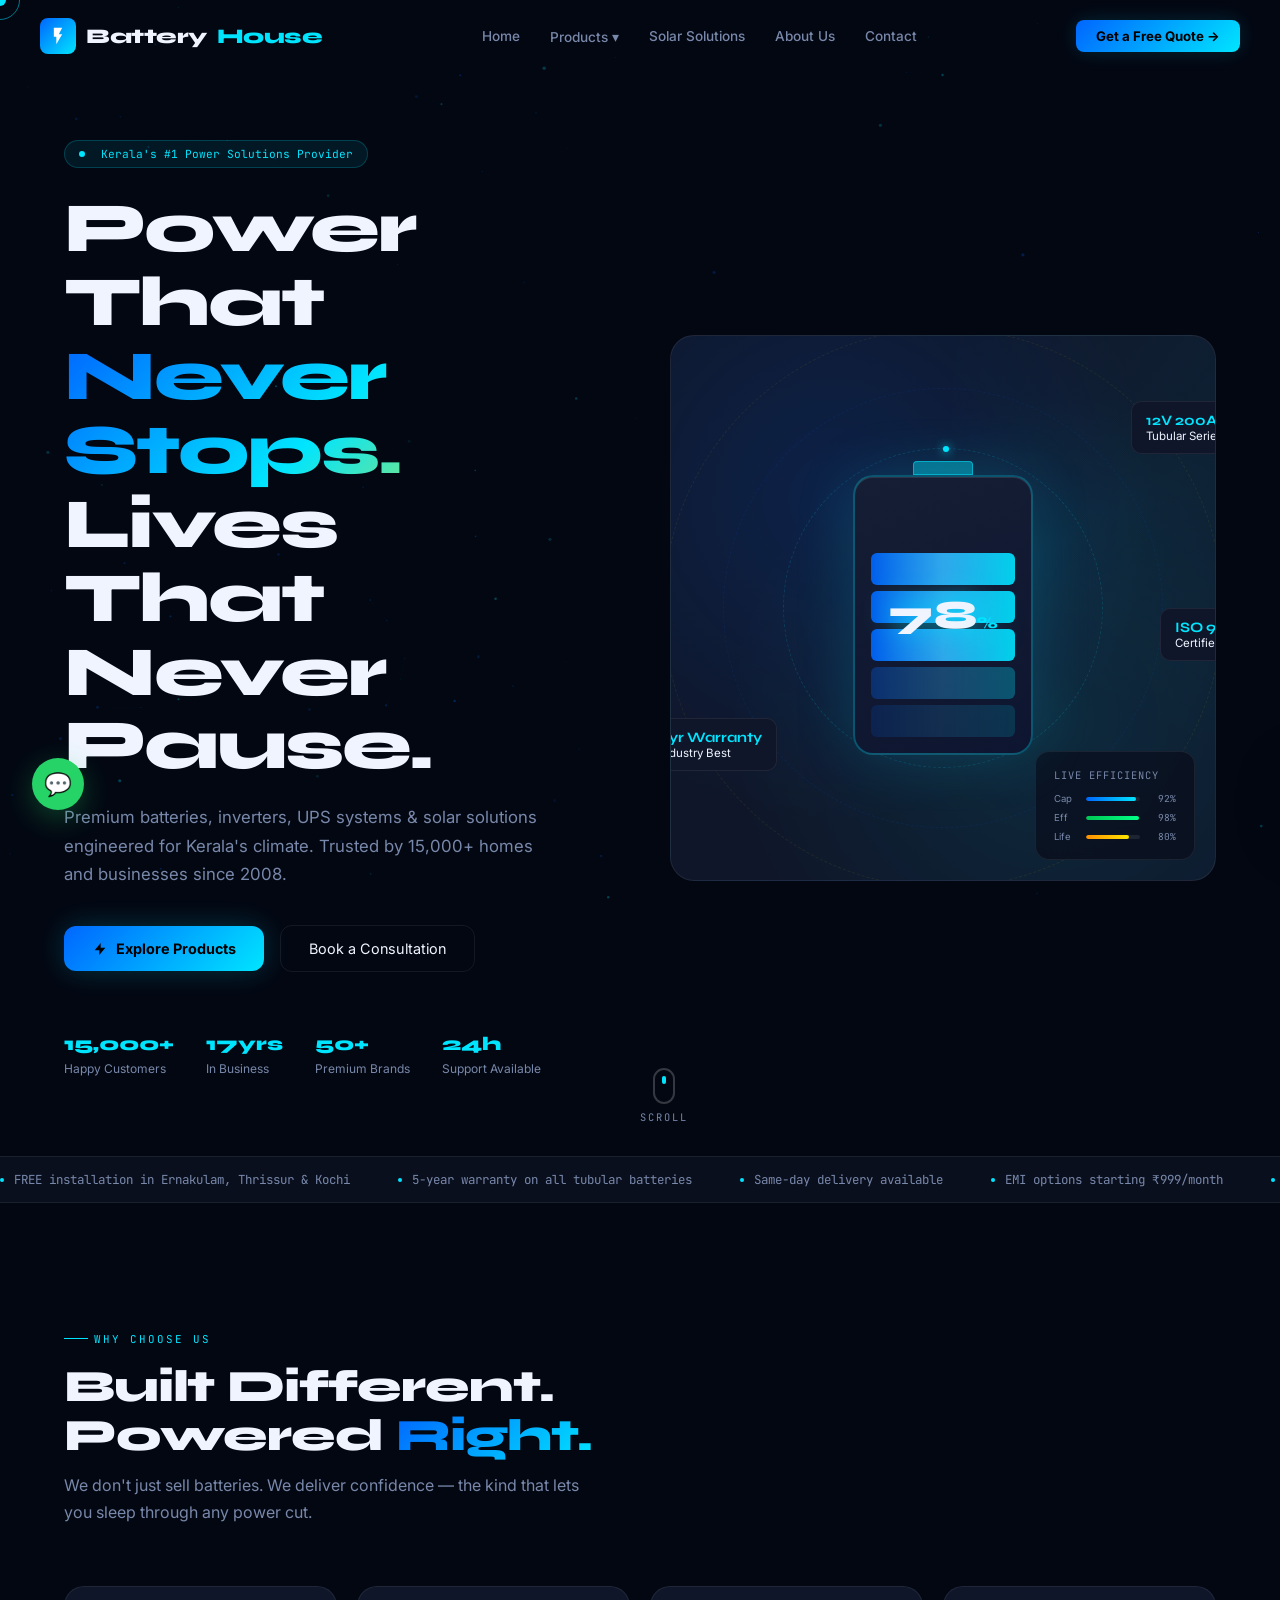
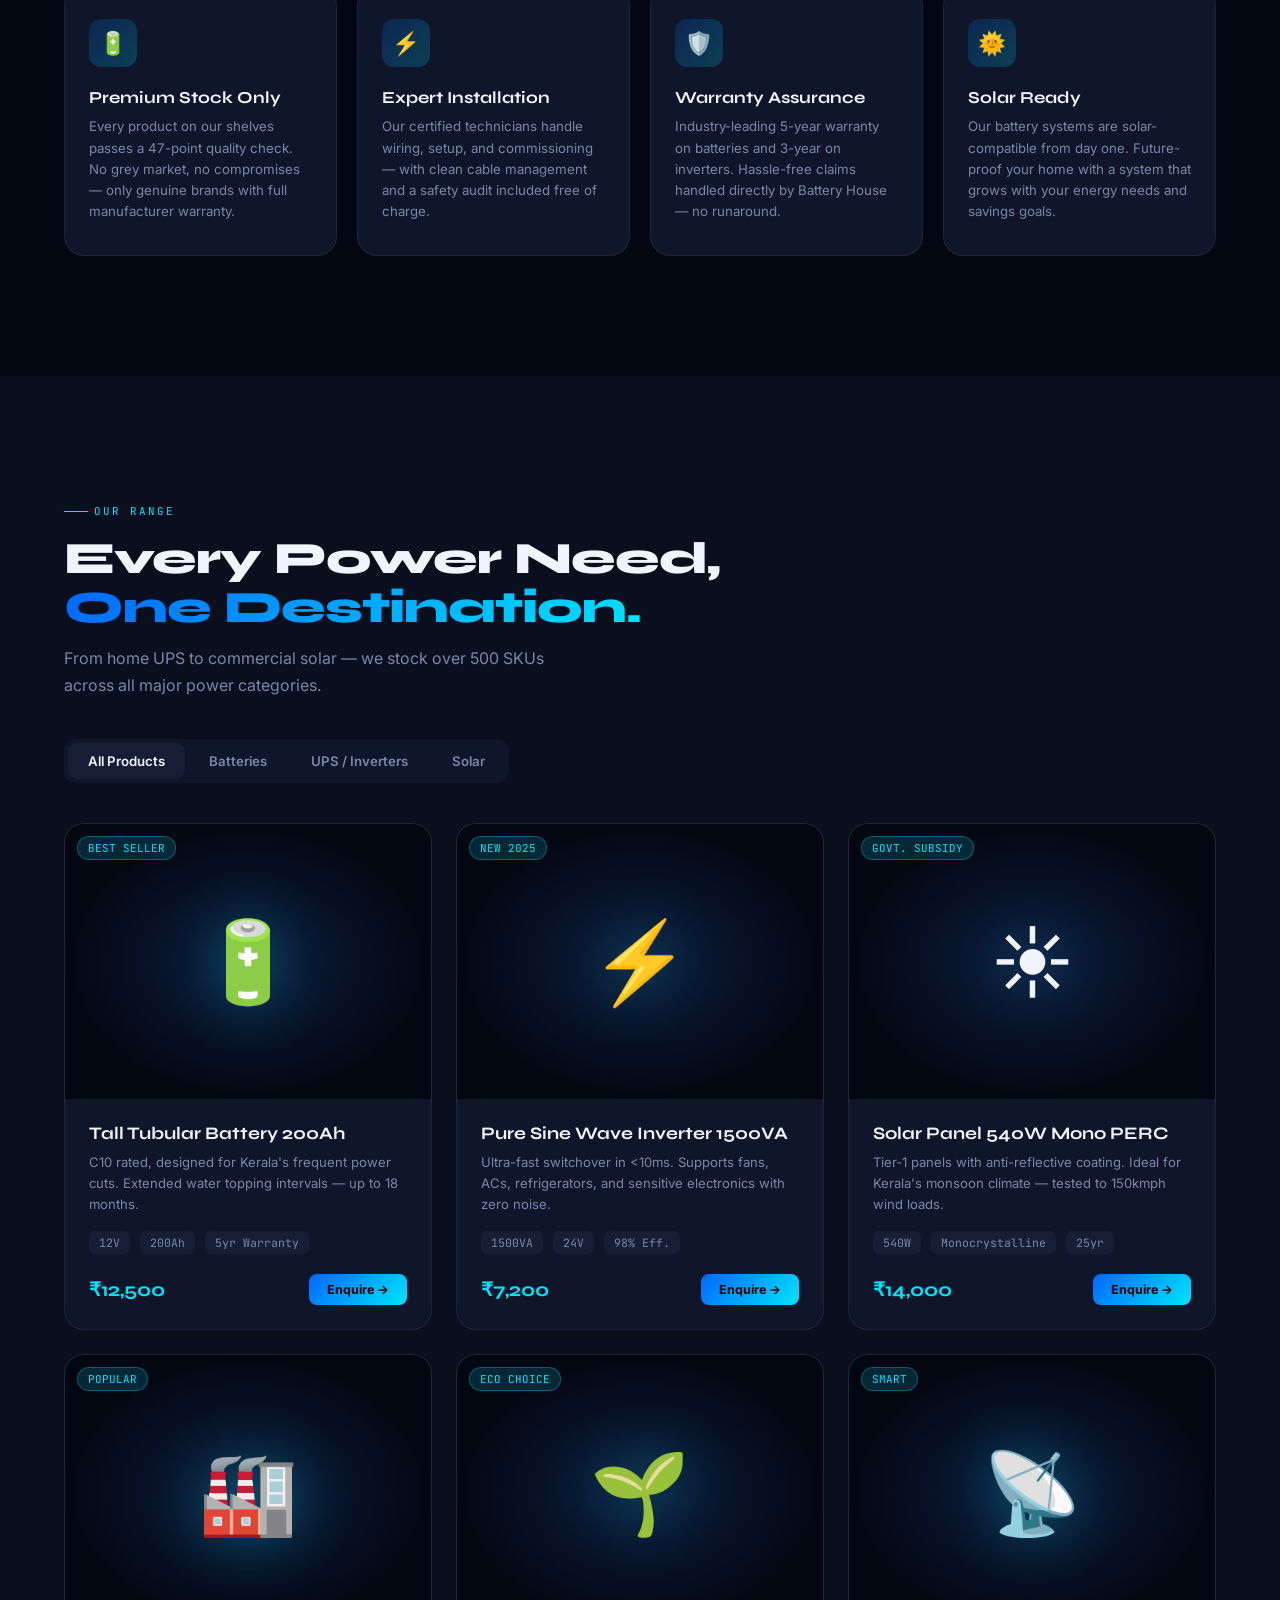
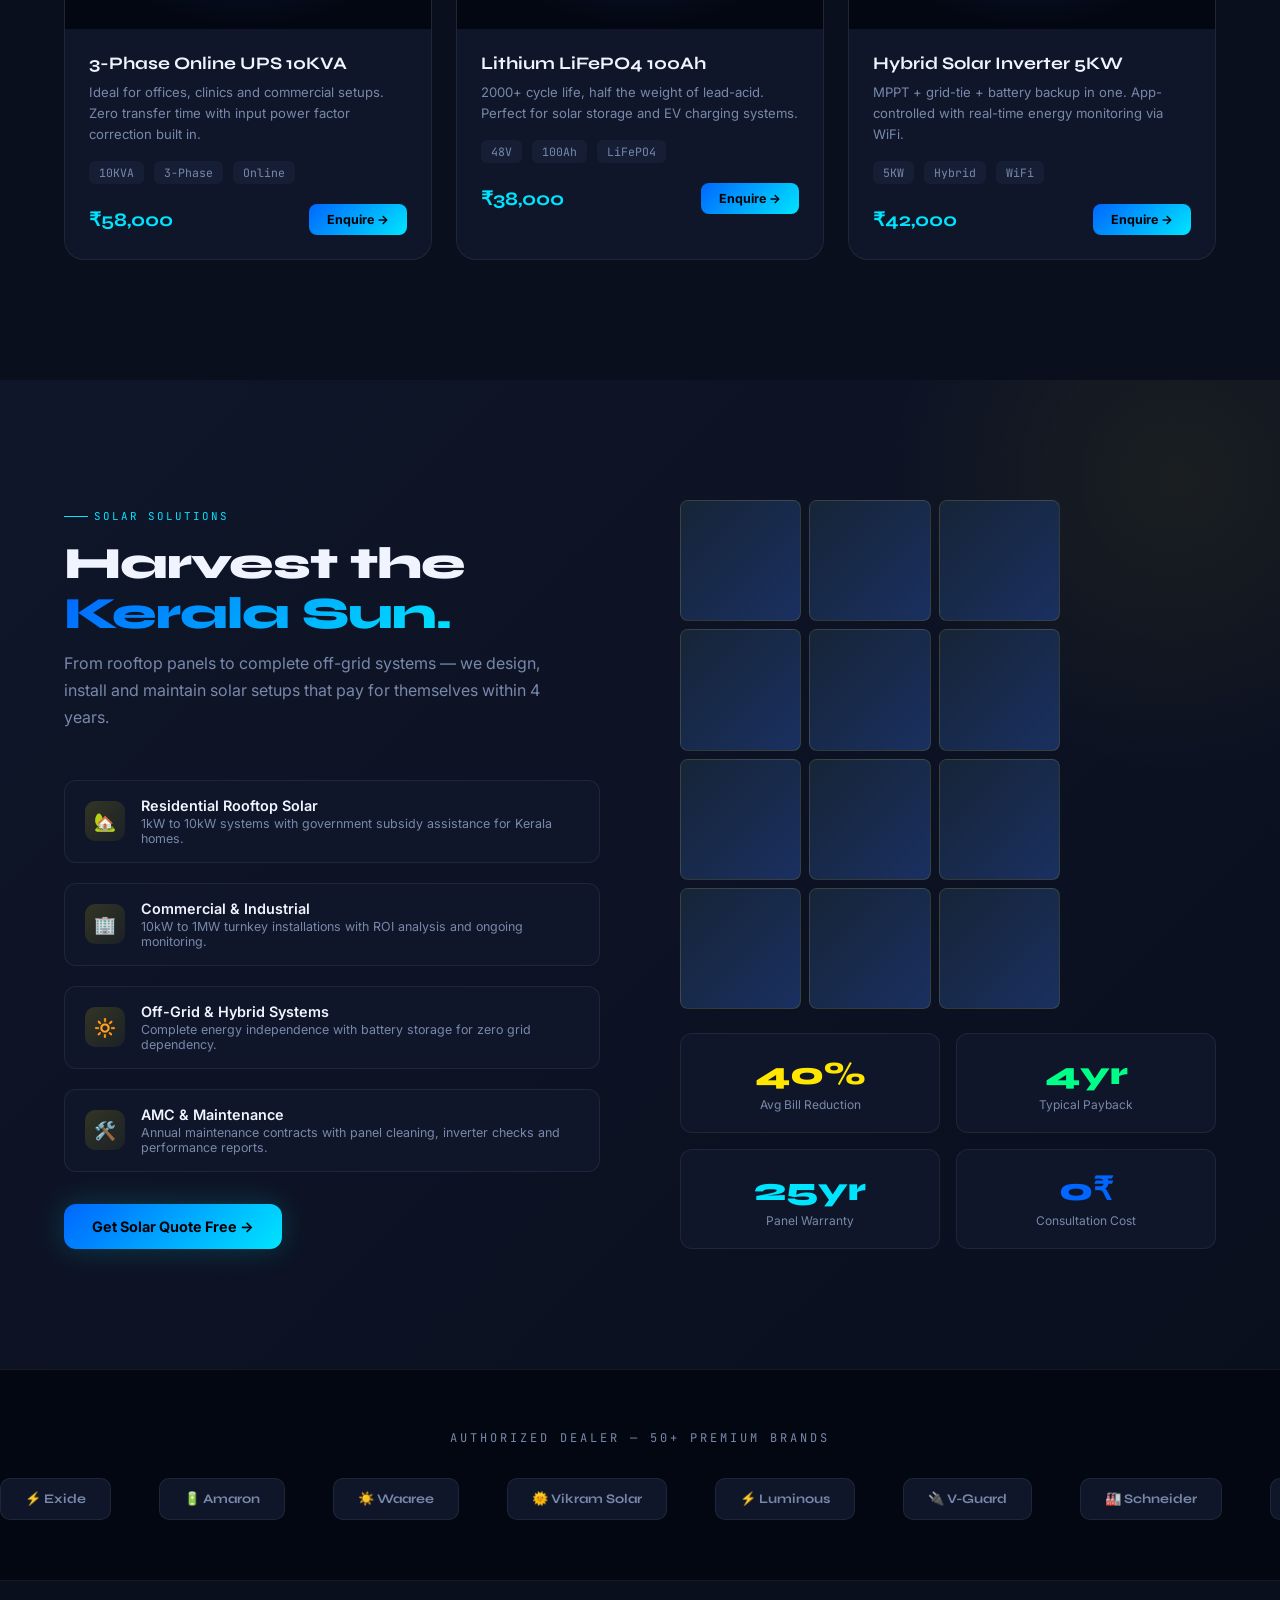
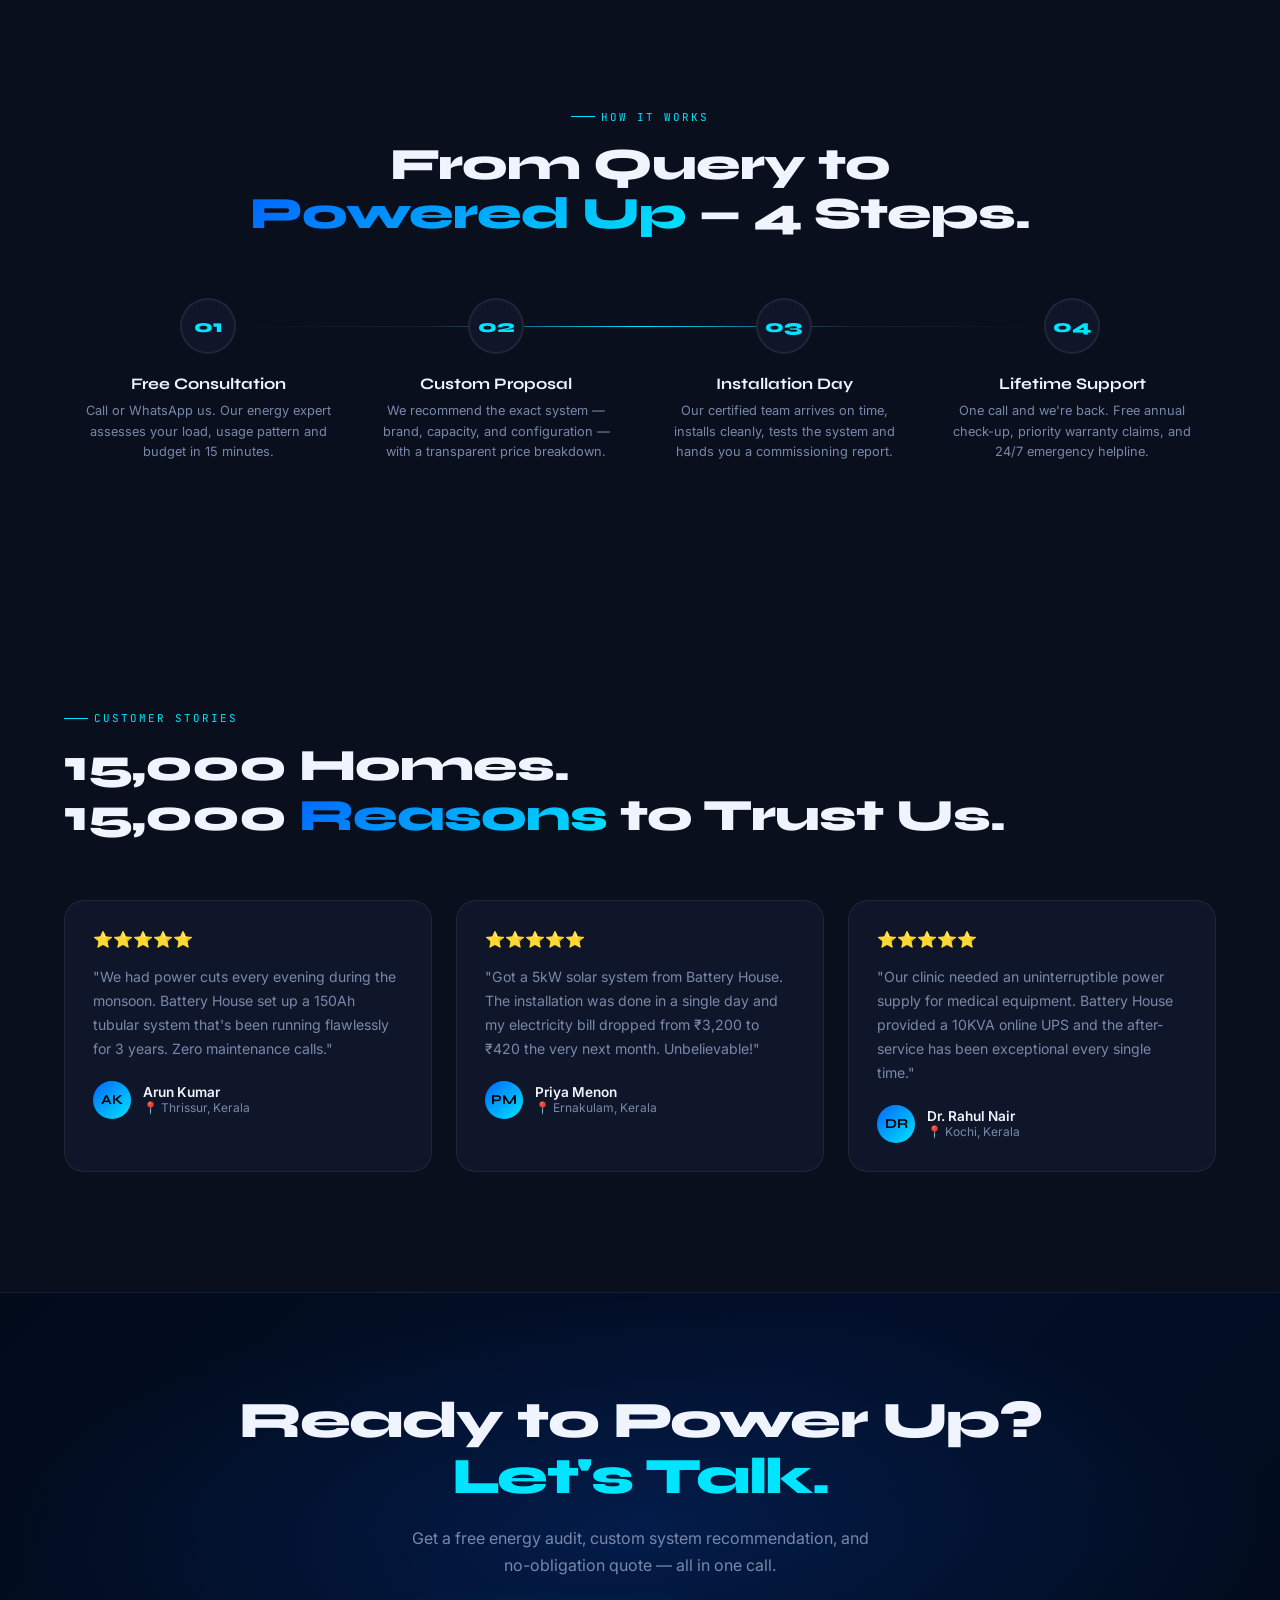
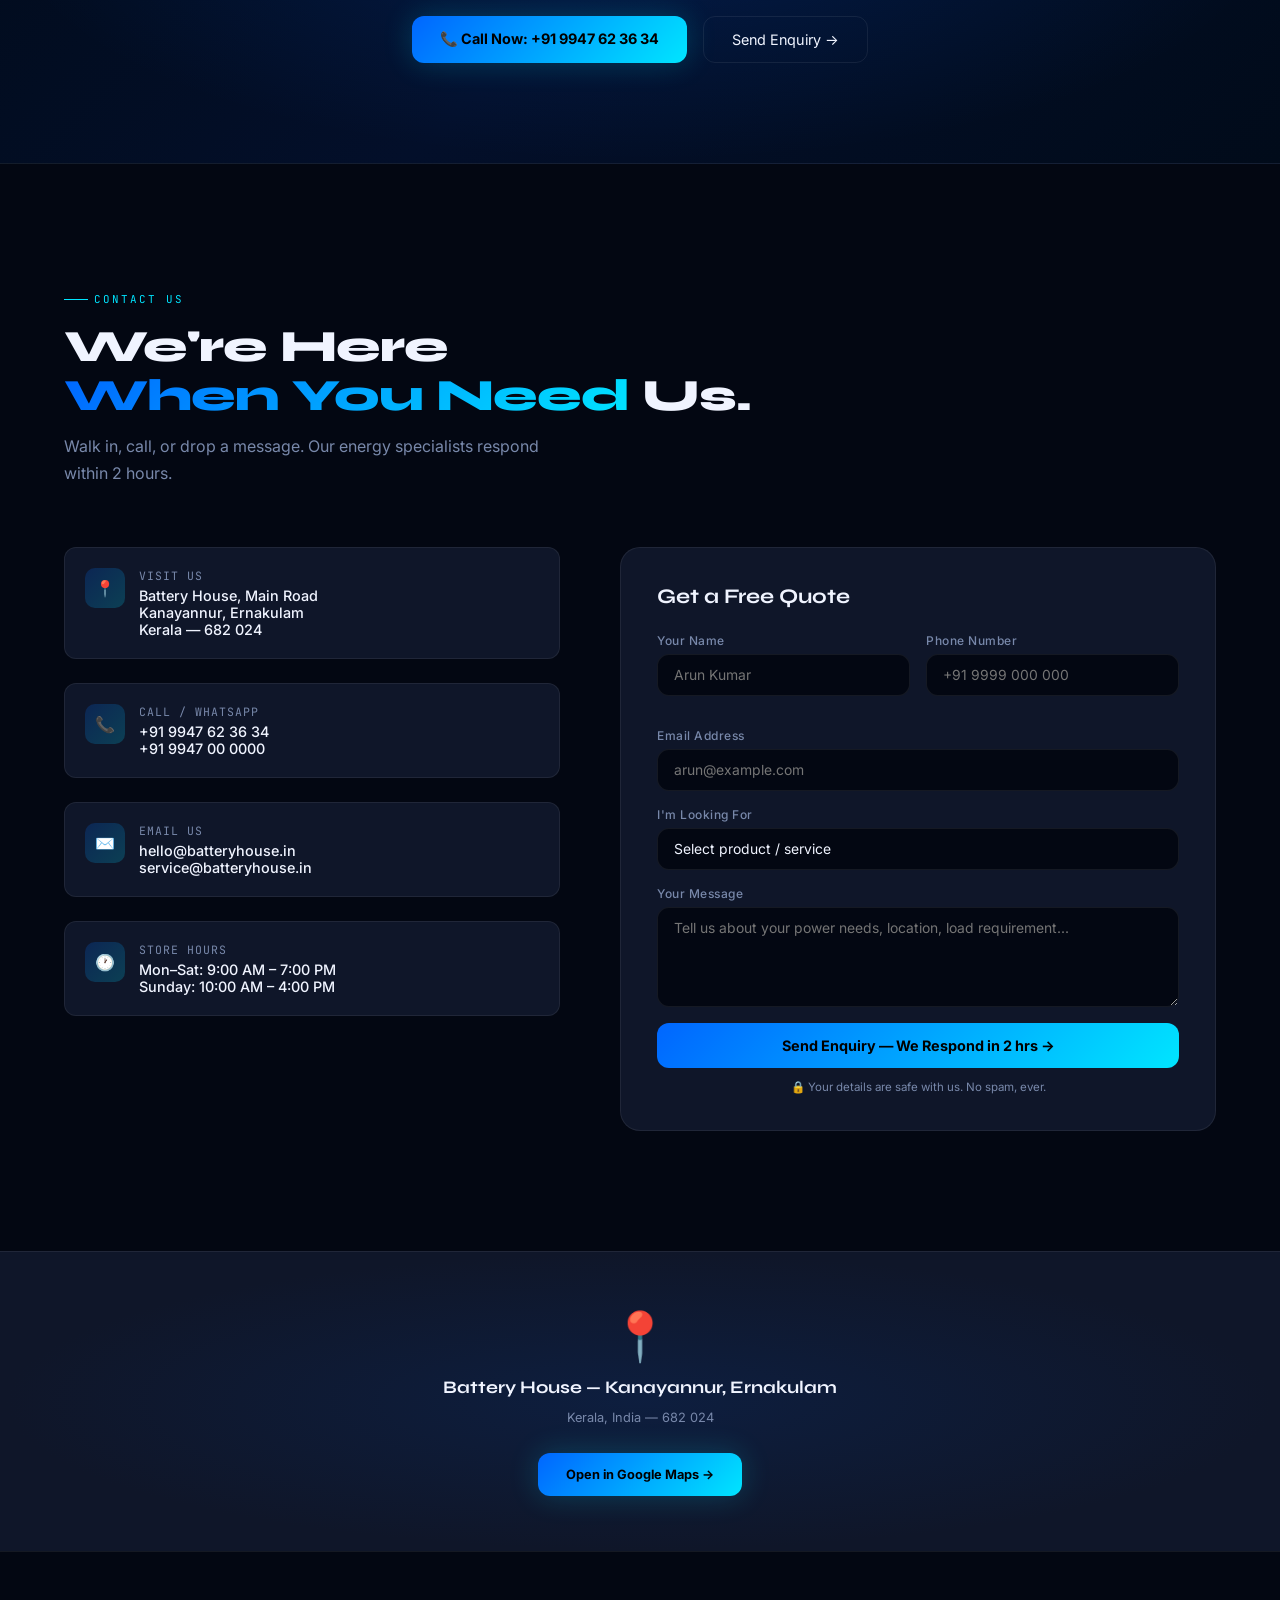
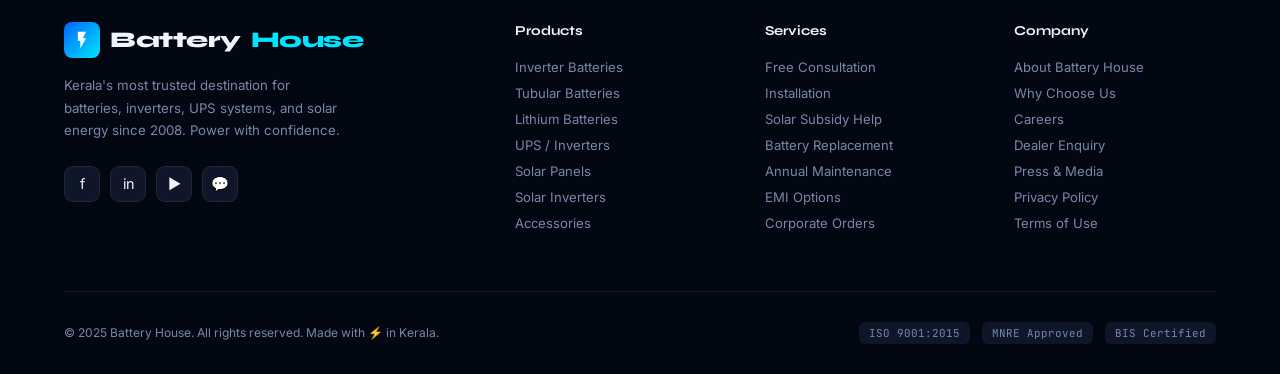
==== index.html @ ea858d5f "Rename index (1).html to index.html" ====
<!DOCTYPE html>
<html lang="en">
<head>
<meta charset="UTF-8">
<meta name="viewport" content="width=device-width, initial-scale=1.0">
<title>Battery House — Power Beyond Limits</title>
<meta name="description" content="Battery House: Kerala's #1 destination for inverters, batteries, UPS systems, and solar solutions. Premium energy for homes and businesses.">
<meta property="og:title" content="Battery House — Power Beyond Limits">
<meta property="og:description" content="Inverters, Batteries, UPS & Solar Solutions for Kerala">
<link rel="preconnect" href="https://fonts.googleapis.com">
<link href="https://fonts.googleapis.com/css2?family=Syne:wght@400;600;700;800&family=Inter:wght@300;400;500;600&family=JetBrains+Mono:wght@400;600&display=swap" rel="stylesheet">
<style>
/* ========== DESIGN TOKENS ========== */
:root {
  --bg:        #030712;
  --bg2:       #0a0f1e;
  --surface:   #0f1629;
  --surface2:  #161e35;
  --border:    rgba(255,255,255,0.07);
  --electric:  #00e5ff;
  --electric2: #0066ff;
  --volt:      #ffe600;
  --green:     #00ff88;
  --text:      #f0f4ff;
  --muted:     #7888aa;
  --font-display: 'Syne', sans-serif;
  --font-body:    'Inter', sans-serif;
  --font-mono:    'JetBrains Mono', monospace;
  --r: 12px;
  --r2: 20px;
  --transition: 0.4s cubic-bezier(.23,1,.32,1);
}

/* ========== RESET & BASE ========== */
*,*::before,*::after{box-sizing:border-box;margin:0;padding:0}
html{scroll-behavior:smooth;font-size:16px}
body{
  background:var(--bg);
  color:var(--text);
  font-family:var(--font-body);
  overflow-x:hidden;
  cursor:none;
}
a{text-decoration:none;color:inherit}
img{max-width:100%;display:block}
button{cursor:none;border:none;background:none;font-family:inherit}
ul{list-style:none}

/* ========== CUSTOM CURSOR ========== */
#cursor{
  position:fixed;width:12px;height:12px;
  background:var(--electric);
  border-radius:50%;pointer-events:none;z-index:99999;
  transform:translate(-50%,-50%);
  transition:width .2s,height .2s,opacity .2s;
  mix-blend-mode:screen;
}
#cursor-ring{
  position:fixed;width:40px;height:40px;
  border:1.5px solid var(--electric);
  border-radius:50%;pointer-events:none;z-index:99998;
  transform:translate(-50%,-50%);
  transition:all .12s ease;
  opacity:.5;
}
body:has(a:hover) #cursor{width:20px;height:20px;opacity:.7}
body:has(button:hover) #cursor{width:20px;height:20px}

/* ========== SCROLLBAR ========== */
::-webkit-scrollbar{width:4px}
::-webkit-scrollbar-track{background:var(--bg)}
::-webkit-scrollbar-thumb{background:var(--electric);border-radius:2px}

/* ========== PAGE LOADER ========== */
#loader{
  position:fixed;inset:0;background:var(--bg);z-index:99997;
  display:flex;flex-direction:column;align-items:center;justify-content:center;
  transition:opacity .7s ease, visibility .7s ease;
}
#loader.gone{opacity:0;visibility:hidden}
.loader-logo{
  font-family:var(--font-display);font-size:2rem;font-weight:800;
  color:var(--text);letter-spacing:-1px;
  opacity:0;animation:fadeUp .6s .3s forwards;
}
.loader-logo span{color:var(--electric)}
.loader-bar-wrap{
  margin-top:2rem;width:200px;height:2px;
  background:var(--surface2);border-radius:1px;overflow:hidden;
}
.loader-bar{
  height:100%;background:linear-gradient(90deg,var(--electric2),var(--electric));
  width:0;animation:loadBar 2s .5s forwards cubic-bezier(.4,0,.2,1);
}
.loader-percent{
  font-family:var(--font-mono);font-size:.75rem;color:var(--muted);
  margin-top:.75rem;opacity:0;animation:fadeUp .4s .6s forwards;
}
@keyframes loadBar{to{width:100%}}
@keyframes fadeUp{from{opacity:0;transform:translateY(16px)}to{opacity:1;transform:none}}

/* ========== CANVAS BACKGROUND ========== */
#bg-canvas{position:fixed;inset:0;z-index:0;pointer-events:none;opacity:.6}

/* ========== LAYOUT ========== */
.container{max-width:1200px;margin:0 auto;padding:0 24px}
.section{position:relative;z-index:1;padding:120px 0}

/* ========== NAVIGATION ========== */
nav{
  position:fixed;top:0;left:0;right:0;z-index:1000;
  padding:0 40px;
  transition:all .4s ease;
}
nav.scrolled{
  background:rgba(3,7,18,.85);
  backdrop-filter:blur(20px);
  border-bottom:1px solid var(--border);
  padding:0 40px;
}
.nav-inner{
  max-width:1300px;margin:0 auto;
  display:flex;align-items:center;justify-content:space-between;
  height:72px;
}
.nav-logo{
  display:flex;align-items:center;gap:10px;
  font-family:var(--font-display);font-size:1.3rem;font-weight:800;
  letter-spacing:-0.5px;
}
.logo-icon{
  width:36px;height:36px;
  background:linear-gradient(135deg,var(--electric2),var(--electric));
  border-radius:8px;display:flex;align-items:center;justify-content:center;
  font-size:.9rem;
}
.logo-icon svg{width:20px;height:20px;fill:white}
.nav-logo span{color:var(--electric)}
.nav-links{display:flex;align-items:center;gap:2px}
.nav-link{
  padding:8px 14px;font-size:.85rem;font-weight:500;
  color:var(--muted);border-radius:8px;
  transition:all .25s;position:relative;
}
.nav-link:hover{color:var(--text);background:var(--surface)}
.nav-link.active{color:var(--text)}
.nav-dropdown{position:relative}
.nav-dropdown:hover .dropdown-menu{opacity:1;visibility:visible;transform:translateY(0)}
.dropdown-menu{
  position:absolute;top:calc(100% + 8px);left:0;
  background:var(--surface);border:1px solid var(--border);
  border-radius:var(--r);padding:8px;min-width:200px;
  opacity:0;visibility:hidden;transform:translateY(-8px);
  transition:all .25s;
}
.dropdown-item{
  display:block;padding:8px 14px;font-size:.82rem;color:var(--muted);
  border-radius:6px;transition:all .2s;
}
.dropdown-item:hover{color:var(--text);background:var(--surface2)}
.nav-cta{
  padding:8px 20px;
  background:linear-gradient(135deg,var(--electric2),var(--electric));
  color:#000;font-size:.83rem;font-weight:700;border-radius:8px;
  transition:all .25s;
  box-shadow:0 0 20px rgba(0,229,255,.15);
}
.nav-cta:hover{transform:translateY(-1px);box-shadow:0 0 30px rgba(0,229,255,.3)}
.hamburger{display:none;flex-direction:column;gap:5px;padding:8px;cursor:none}
.hamburger span{display:block;width:22px;height:2px;background:var(--text);border-radius:1px;transition:.3s}
.mobile-menu{
  display:none;position:fixed;inset:0;background:var(--bg);z-index:999;
  flex-direction:column;align-items:center;justify-content:center;gap:32px;
}
.mobile-menu.open{display:flex}
.mobile-link{font-family:var(--font-display);font-size:2rem;font-weight:700;color:var(--muted);transition:.2s}
.mobile-link:hover{color:var(--electric)}

/* ========== HERO ========== */
.hero{
  min-height:100vh;display:flex;align-items:center;
  position:relative;overflow:hidden;
  padding:140px 0 80px;
}
.hero-grid{
  display:grid;grid-template-columns:1fr 1fr;gap:60px;align-items:center;
}
.hero-eyebrow{
  display:inline-flex;align-items:center;gap:8px;
  font-family:var(--font-mono);font-size:.7rem;color:var(--electric);
  background:rgba(0,229,255,.08);border:1px solid rgba(0,229,255,.2);
  padding:6px 14px;border-radius:100px;margin-bottom:24px;
  opacity:0;animation:fadeUp .6s .8s forwards;
}
.hero-eyebrow::before{content:'';width:6px;height:6px;background:var(--electric);border-radius:50%;animation:pulse 2s infinite}
@keyframes pulse{0%,100%{opacity:1;transform:scale(1)}50%{opacity:.4;transform:scale(.8)}}
.hero-title{
  font-family:var(--font-display);font-size:clamp(2.8rem,5.5vw,5.2rem);
  font-weight:800;line-height:1.05;letter-spacing:-2px;
  opacity:0;animation:fadeUp .7s .9s forwards;
}
.hero-title .line{display:block}
.hero-title .accent{
  background:linear-gradient(135deg,var(--electric2),var(--electric),var(--volt));
  -webkit-background-clip:text;-webkit-text-fill-color:transparent;
}
.hero-sub{
  margin-top:20px;font-size:1.05rem;color:var(--muted);line-height:1.7;max-width:480px;
  opacity:0;animation:fadeUp .6s 1s forwards;
}
.hero-actions{
  display:flex;align-items:center;gap:16px;margin-top:36px;
  opacity:0;animation:fadeUp .6s 1.1s forwards;
}
.btn-primary{
  display:inline-flex;align-items:center;gap:8px;
  padding:14px 28px;
  background:linear-gradient(135deg,var(--electric2),var(--electric));
  color:#000;font-weight:700;font-size:.9rem;border-radius:var(--r);
  transition:all .3s;box-shadow:0 0 30px rgba(0,229,255,.2);
}
.btn-primary:hover{transform:translateY(-2px);box-shadow:0 0 50px rgba(0,229,255,.4)}
.btn-primary svg{width:16px;height:16px}
.btn-ghost{
  display:inline-flex;align-items:center;gap:8px;
  padding:14px 28px;border:1px solid var(--border);
  color:var(--text);font-size:.9rem;border-radius:var(--r);
  transition:all .3s;
}
.btn-ghost:hover{border-color:var(--electric);color:var(--electric);background:rgba(0,229,255,.05)}
.hero-stats{
  display:flex;gap:32px;margin-top:48px;
  opacity:0;animation:fadeUp .6s 1.2s forwards;
}
.hero-stat{}
.hero-stat-n{
  font-family:var(--font-display);font-size:2rem;font-weight:800;color:var(--text);
}
.hero-stat-n span{color:var(--electric);font-size:1.2rem}
.hero-stat-l{font-size:.75rem;color:var(--muted);margin-top:2px}
.hero-visual{
  position:relative;
  opacity:0;animation:fadeUp .8s 1s forwards;
}
.battery-3d{
  width:100%;aspect-ratio:1;
  background:radial-gradient(ellipse at 30% 30%, rgba(0,102,255,.15) 0%, transparent 60%),
             radial-gradient(ellipse at 70% 70%, rgba(0,229,255,.1) 0%, transparent 60%),
             var(--surface);
  border-radius:24px;
  border:1px solid var(--border);
  position:relative;overflow:hidden;
  display:flex;align-items:center;justify-content:center;
}
.battery-3d::before{
  content:'';position:absolute;inset:0;
  background:conic-gradient(from 0deg at 50% 50%, transparent 0deg, rgba(0,229,255,.05) 60deg, transparent 120deg);
  animation:rotate 8s linear infinite;
}
@keyframes rotate{to{transform:rotate(360deg)}}
.battery-main{
  position:relative;z-index:1;
  width:180px;
}
.battery-body{
  width:180px;height:280px;
  background:linear-gradient(160deg,var(--surface2),#0d1530);
  border-radius:20px;border:2px solid rgba(0,229,255,.3);
  position:relative;overflow:hidden;
  box-shadow:0 0 60px rgba(0,229,255,.15), inset 0 1px 0 rgba(255,255,255,.1);
}
.battery-terminal{
  width:60px;height:14px;background:rgba(0,229,255,.4);
  border-radius:4px 4px 0 0;margin:0 auto;
  border:1px solid rgba(0,229,255,.5);
}
.battery-cells{
  position:absolute;inset:16px;display:flex;flex-direction:column;gap:6px;
  justify-content:flex-end;
}
.cell{
  height:32px;border-radius:6px;
  background:linear-gradient(90deg,var(--electric2),var(--electric));
  opacity:.9;position:relative;overflow:hidden;
}
.cell::after{
  content:'';position:absolute;inset:0;
  background:linear-gradient(90deg,transparent,rgba(255,255,255,.2),transparent);
  animation:shimmer 2s infinite;
}
@keyframes shimmer{0%{transform:translateX(-100%)}100%{transform:translateX(100%)}}
.cell:nth-child(4){opacity:.3}
.cell:nth-child(5){opacity:.15}
.batt-pct{
  position:absolute;top:50%;left:50%;transform:translate(-50%,-50%);
  font-family:var(--font-display);font-size:2.5rem;font-weight:800;
  color:var(--text);text-shadow:0 0 30px var(--electric);
}
.batt-pct span{font-size:1rem;color:var(--electric)}
.orbit-ring{
  position:absolute;border-radius:50%;border:1px dashed;
  animation:orbitSpin linear infinite;
}
.orbit-ring:nth-child(1){
  width:320px;height:320px;border-color:rgba(0,229,255,.15);
  animation-duration:20s;
}
.orbit-ring:nth-child(2){
  width:440px;height:440px;border-color:rgba(0,102,255,.1);
  animation-duration:30s;animation-direction:reverse;
}
.orbit-ring:nth-child(3){
  width:560px;height:560px;border-color:rgba(255,230,0,.07);
  animation-duration:40s;
}
@keyframes orbitSpin{to{transform:rotate(360deg)}}
.orbit-dot{
  position:absolute;width:6px;height:6px;
  background:var(--electric);border-radius:50%;top:-3px;left:50%;
  box-shadow:0 0 10px var(--electric);
}
.floating-tag{
  position:absolute;background:var(--surface);
  border:1px solid var(--border);border-radius:10px;
  padding:10px 14px;font-size:.72rem;
  backdrop-filter:blur(10px);
  animation:float 3s ease-in-out infinite;
}
.floating-tag strong{display:block;color:var(--electric);font-family:var(--font-display);font-size:.9rem}
.tag-1{top:12%;right:-5%;animation-delay:0s}
.tag-2{bottom:20%;left:-5%;animation-delay:1s}
.tag-3{top:50%;right:-8%;animation-delay:2s}
@keyframes float{0%,100%{transform:translateY(0)}50%{transform:translateY(-10px)}}

/* ========== TICKER ========== */
.ticker{
  border-top:1px solid var(--border);
  border-bottom:1px solid var(--border);
  background:var(--bg2);
  padding:14px 0;overflow:hidden;position:relative;z-index:1;
}
.ticker-inner{
  display:flex;gap:48px;white-space:nowrap;
  animation:ticker 30s linear infinite;
}
@keyframes ticker{from{transform:translateX(0)}to{transform:translateX(-50%)}}
.ticker-item{
  display:flex;align-items:center;gap:10px;
  font-size:.78rem;color:var(--muted);font-family:var(--font-mono);
}
.ticker-item .dot{width:4px;height:4px;background:var(--electric);border-radius:50%}

/* ========== SECTION HEADERS ========== */
.section-label{
  display:inline-flex;align-items:center;gap:6px;
  font-family:var(--font-mono);font-size:.68rem;color:var(--electric);
  letter-spacing:2px;text-transform:uppercase;margin-bottom:16px;
}
.section-label::before{content:'';width:24px;height:1px;background:var(--electric)}
.section-title{
  font-family:var(--font-display);font-size:clamp(2rem,3.5vw,3.2rem);
  font-weight:800;line-height:1.1;letter-spacing:-1px;
}
.section-title .e{
  background:linear-gradient(135deg,var(--electric2),var(--electric));
  -webkit-background-clip:text;-webkit-text-fill-color:transparent;
}
.section-sub{color:var(--muted);font-size:1rem;line-height:1.7;max-width:520px;margin-top:12px}

/* ========== WHY US ========== */
.why-grid{
  display:grid;grid-template-columns:repeat(4,1fr);gap:20px;margin-top:60px;
}
.why-card{
  background:var(--surface);border:1px solid var(--border);
  border-radius:var(--r2);padding:32px 24px;
  transition:all .4s;position:relative;overflow:hidden;
}
.why-card::before{
  content:'';position:absolute;inset:0;
  background:radial-gradient(ellipse at 50% 0%, rgba(0,229,255,.07) 0%, transparent 60%);
  opacity:0;transition:.4s;
}
.why-card:hover::before{opacity:1}
.why-card:hover{border-color:rgba(0,229,255,.25);transform:translateY(-4px);
  box-shadow:0 20px 60px rgba(0,0,0,.4)}
.why-icon{
  width:48px;height:48px;border-radius:12px;
  background:linear-gradient(135deg,rgba(0,102,255,.2),rgba(0,229,255,.2));
  display:flex;align-items:center;justify-content:center;margin-bottom:20px;
  font-size:1.4rem;
}
.why-title{font-family:var(--font-display);font-size:1.05rem;font-weight:700;margin-bottom:8px}
.why-desc{font-size:.83rem;color:var(--muted);line-height:1.6}

/* ========== PRODUCTS ========== */
.products-section{background:var(--bg2)}
.products-tabs{
  display:flex;gap:4px;background:var(--surface);
  border-radius:12px;padding:4px;margin:40px 0;
  width:fit-content;
}
.tab-btn{
  padding:10px 20px;border-radius:9px;font-size:.83rem;font-weight:600;
  color:var(--muted);transition:all .25s;
}
.tab-btn.active{background:var(--surface2);color:var(--text)}
.tab-btn:hover:not(.active){color:var(--text)}
.products-grid{
  display:grid;grid-template-columns:repeat(3,1fr);gap:24px;
}
.product-card{
  background:var(--surface);border:1px solid var(--border);
  border-radius:var(--r2);overflow:hidden;
  transition:all .4s;position:relative;
}
.product-card:hover{border-color:rgba(0,229,255,.25);transform:translateY(-6px);
  box-shadow:0 30px 80px rgba(0,0,0,.5)}
.product-img{
  aspect-ratio:4/3;overflow:hidden;position:relative;
  background:radial-gradient(ellipse at 50% 50%, rgba(0,102,255,.1) 0%, var(--bg) 70%);
  display:flex;align-items:center;justify-content:center;
}
.product-img-inner{
  width:60%;aspect-ratio:1;
  display:flex;align-items:center;justify-content:center;font-size:5rem;
  filter:drop-shadow(0 0 30px rgba(0,229,255,.3));
  transition:transform .4s;
}
.product-card:hover .product-img-inner{transform:scale(1.08) translateY(-4px)}
.product-badge{
  position:absolute;top:12px;left:12px;
  background:rgba(0,229,255,.15);border:1px solid rgba(0,229,255,.3);
  padding:4px 10px;border-radius:100px;font-size:.68rem;color:var(--electric);
  font-family:var(--font-mono);
}
.product-info{padding:24px}
.product-name{font-family:var(--font-display);font-size:1.1rem;font-weight:700;margin-bottom:8px}
.product-desc{font-size:.82rem;color:var(--muted);line-height:1.6;margin-bottom:16px}
.product-specs{display:flex;gap:10px;flex-wrap:wrap;margin-bottom:20px}
.spec-pill{
  padding:4px 10px;background:var(--surface2);border-radius:6px;
  font-size:.72rem;color:var(--muted);font-family:var(--font-mono);
}
.product-footer{display:flex;align-items:center;justify-content:space-between}
.product-price{font-family:var(--font-display);font-size:1.2rem;font-weight:700;color:var(--electric)}
.product-cta{
  padding:8px 18px;
  background:linear-gradient(135deg,var(--electric2),var(--electric));
  color:#000;font-size:.78rem;font-weight:700;border-radius:8px;
  transition:all .25s;
}
.product-cta:hover{transform:scale(1.05);box-shadow:0 0 20px rgba(0,229,255,.3)}

/* ========== SOLAR STRIP ========== */
.solar-section{
  background:linear-gradient(135deg, var(--surface) 0%, var(--bg2) 100%);
  position:relative;overflow:hidden;
}
.solar-section::before{
  content:'';position:absolute;top:-200px;right:-200px;
  width:600px;height:600px;
  background:radial-gradient(circle, rgba(255,230,0,.06) 0%, transparent 70%);
  pointer-events:none;
}
.solar-inner{
  display:grid;grid-template-columns:1fr 1fr;gap:80px;align-items:center;
}
.solar-visual{position:relative}
.solar-panel-grid{
  display:grid;grid-template-columns:repeat(3,1fr);gap:8px;
}
.solar-cell{
  aspect-ratio:1;background:linear-gradient(135deg,#0a1a3a,#1a3060);
  border-radius:8px;border:1px solid rgba(255,230,0,.15);
  position:relative;overflow:hidden;
  animation:solarPulse 3s ease-in-out infinite;
}
.solar-cell:nth-child(odd){animation-delay:.5s}
.solar-cell::after{
  content:'';position:absolute;inset:0;
  background:linear-gradient(135deg,rgba(255,230,0,.05),transparent);
}
@keyframes solarPulse{0%,100%{box-shadow:none}50%{box-shadow:0 0 15px rgba(255,230,0,.15)}}
.energy-flow{
  display:flex;flex-direction:column;gap:20px;margin-top:48px;
}
.flow-item{
  display:flex;align-items:center;gap:16px;
  background:var(--surface);border:1px solid var(--border);
  border-radius:var(--r);padding:16px 20px;
  transition:all .3s;
}
.flow-item:hover{border-color:var(--volt);transform:translateX(4px)}
.flow-icon{
  width:40px;height:40px;flex-shrink:0;
  background:linear-gradient(135deg,rgba(255,230,0,.15),rgba(255,230,0,.05));
  border-radius:10px;display:flex;align-items:center;justify-content:center;font-size:1.1rem;
}
.flow-text{}
.flow-title{font-weight:600;font-size:.9rem;margin-bottom:2px}
.flow-desc{font-size:.78rem;color:var(--muted)}

/* ========== BRANDS ========== */
.brands-section{padding:60px 0;border-top:1px solid var(--border);border-bottom:1px solid var(--border)}
.brands-label{text-align:center;font-size:.75rem;color:var(--muted);font-family:var(--font-mono);letter-spacing:3px;margin-bottom:32px}
.brands-track{overflow:hidden}
.brands-inner{
  display:flex;gap:48px;align-items:center;
  animation:ticker 25s linear infinite;
  white-space:nowrap;
}
.brand-chip{
  flex-shrink:0;
  background:var(--surface);border:1px solid var(--border);
  padding:12px 24px;border-radius:10px;
  font-family:var(--font-display);font-size:.82rem;font-weight:700;color:var(--muted);
  transition:all .3s;
  white-space:nowrap;
}
.brand-chip:hover{color:var(--text);border-color:var(--electric)}

/* ========== TESTIMONIALS ========== */
.testimonials-grid{
  display:grid;grid-template-columns:repeat(3,1fr);gap:24px;margin-top:60px;
}
.testi-card{
  background:var(--surface);border:1px solid var(--border);
  border-radius:var(--r2);padding:28px;
  transition:all .4s;
}
.testi-card:hover{border-color:rgba(0,229,255,.2);box-shadow:0 20px 60px rgba(0,0,0,.3)}
.testi-stars{display:flex;gap:4px;margin-bottom:16px}
.star{color:var(--volt);font-size:.9rem}
.testi-text{font-size:.88rem;color:var(--muted);line-height:1.7;margin-bottom:20px}
.testi-author{display:flex;align-items:center;gap:12px}
.author-avatar{
  width:38px;height:38px;border-radius:50%;
  background:linear-gradient(135deg,var(--electric2),var(--electric));
  display:flex;align-items:center;justify-content:center;
  font-family:var(--font-display);font-weight:700;font-size:.85rem;color:#000;
}
.author-name{font-weight:600;font-size:.85rem}
.author-loc{font-size:.75rem;color:var(--muted)}

/* ========== PROCESS ========== */
.process-section{background:var(--bg2)}
.process-steps{
  display:grid;grid-template-columns:repeat(4,1fr);
  gap:0;margin-top:60px;position:relative;
}
.process-steps::before{
  content:'';position:absolute;top:28px;left:calc(12.5% + 20px);
  right:calc(12.5% + 20px);height:1px;
  background:linear-gradient(90deg,transparent,var(--border),var(--electric),var(--border),transparent);
}
.process-step{text-align:center;padding:0 20px}
.step-num{
  width:56px;height:56px;border-radius:50%;
  background:var(--surface);border:2px solid var(--border);
  display:flex;align-items:center;justify-content:center;margin:0 auto 20px;
  font-family:var(--font-display);font-size:1.1rem;font-weight:800;
  color:var(--electric);position:relative;z-index:1;
  transition:all .3s;
}
.process-step:hover .step-num{
  border-color:var(--electric);
  box-shadow:0 0 30px rgba(0,229,255,.3);
  background:rgba(0,229,255,.1);
}
.step-title{font-family:var(--font-display);font-size:1rem;font-weight:700;margin-bottom:8px}
.step-desc{font-size:.8rem;color:var(--muted);line-height:1.6}

/* ========== CTA BAND ========== */
.cta-band{
  position:relative;overflow:hidden;
  background:linear-gradient(135deg,#010b1a 0%,#030f2a 50%,#010b1a 100%);
  border-top:1px solid var(--border);border-bottom:1px solid var(--border);
}
.cta-band::before{
  content:'';position:absolute;inset:0;
  background:radial-gradient(ellipse at 50% 50%, rgba(0,102,255,.15) 0%, transparent 70%);
}
.cta-inner{
  text-align:center;position:relative;z-index:1;padding:100px 24px;
}
.cta-title{
  font-family:var(--font-display);font-size:clamp(2.2rem,4vw,3.8rem);
  font-weight:800;letter-spacing:-1.5px;line-height:1.1;margin-bottom:20px;
}
.cta-sub{font-size:1rem;color:var(--muted);max-width:480px;margin:0 auto 36px;line-height:1.7}
.cta-actions{display:flex;gap:16px;justify-content:center;flex-wrap:wrap}

/* ========== CONTACT ========== */
.contact-grid{
  display:grid;grid-template-columns:1fr 1.2fr;gap:60px;margin-top:60px;
}
.contact-info{display:flex;flex-direction:column;gap:24px}
.contact-card{
  background:var(--surface);border:1px solid var(--border);
  border-radius:var(--r);padding:20px;
  display:flex;align-items:flex-start;gap:14px;
  transition:all .3s;
}
.contact-card:hover{border-color:rgba(0,229,255,.25);transform:translateX(4px)}
.contact-icon{
  width:40px;height:40px;flex-shrink:0;border-radius:10px;
  background:linear-gradient(135deg,rgba(0,102,255,.2),rgba(0,229,255,.2));
  display:flex;align-items:center;justify-content:center;font-size:1rem;
}
.contact-label{font-size:.72rem;color:var(--muted);margin-bottom:4px;font-family:var(--font-mono);letter-spacing:1px}
.contact-value{font-size:.9rem;font-weight:500}
.contact-form{
  background:var(--surface);border:1px solid var(--border);
  border-radius:var(--r2);padding:36px;
}
.form-row{display:grid;grid-template-columns:1fr 1fr;gap:16px;margin-bottom:16px}
.form-group{display:flex;flex-direction:column;gap:6px;margin-bottom:16px}
.form-label{font-size:.75rem;color:var(--muted);font-weight:500;letter-spacing:.5px}
.form-input,.form-select,.form-textarea{
  background:var(--bg);border:1px solid var(--border);
  color:var(--text);padding:12px 16px;border-radius:var(--r);
  font-family:var(--font-body);font-size:.87rem;
  transition:all .25s;outline:none;
}
.form-input:focus,.form-select:focus,.form-textarea:focus{
  border-color:var(--electric);
  box-shadow:0 0 0 3px rgba(0,229,255,.1);
}
.form-textarea{resize:vertical;min-height:100px}
.form-select{-webkit-appearance:none}
.form-submit{
  width:100%;padding:14px;
  background:linear-gradient(135deg,var(--electric2),var(--electric));
  color:#000;font-weight:700;border-radius:var(--r);font-size:.9rem;
  transition:all .3s;cursor:none;
}
.form-submit:hover{transform:translateY(-2px);box-shadow:0 0 30px rgba(0,229,255,.3)}

/* ========== MAP ========== */
.map-section{padding:0}
.map-wrap{
  height:300px;background:var(--surface);
  border-top:1px solid var(--border);
  position:relative;overflow:hidden;
}
.map-placeholder{
  position:absolute;inset:0;display:flex;align-items:center;justify-content:center;
  flex-direction:column;gap:12px;
  background:radial-gradient(ellipse at 50% 50%, rgba(0,102,255,.1) 0%, var(--surface) 70%);
}
.map-pin{font-size:3rem;animation:bounce 1.5s ease-in-out infinite}
@keyframes bounce{0%,100%{transform:translateY(0)}50%{transform:translateY(-12px)}}

/* ========== FOOTER ========== */
footer{
  background:var(--bg);border-top:1px solid var(--border);
  padding:70px 0 30px;
}
.footer-grid{
  display:grid;grid-template-columns:2fr 1fr 1fr 1fr;gap:48px;margin-bottom:60px;
}
.footer-brand .nav-logo{margin-bottom:16px;font-size:1.4rem}
.footer-desc{font-size:.83rem;color:var(--muted);line-height:1.7;max-width:280px;margin-bottom:24px}
.social-row{display:flex;gap:10px}
.social-btn{
  width:36px;height:36px;border-radius:9px;
  background:var(--surface);border:1px solid var(--border);
  display:flex;align-items:center;justify-content:center;font-size:.9rem;
  transition:all .25s;
}
.social-btn:hover{border-color:var(--electric);background:rgba(0,229,255,.1);color:var(--electric)}
.footer-col-title{
  font-family:var(--font-display);font-size:.85rem;font-weight:700;
  margin-bottom:20px;color:var(--text);
}
.footer-links{display:flex;flex-direction:column;gap:10px}
.footer-link{font-size:.82rem;color:var(--muted);transition:color .2s}
.footer-link:hover{color:var(--electric)}
.footer-bottom{
  display:flex;align-items:center;justify-content:space-between;
  padding-top:30px;border-top:1px solid var(--border);
  font-size:.75rem;color:var(--muted);
}
.footer-tags{display:flex;gap:12px}
.footer-tag{
  padding:4px 10px;background:var(--surface);border-radius:6px;font-size:.68rem;
  color:var(--muted);font-family:var(--font-mono);
}

/* ========== BACK TO TOP ========== */
#back-top{
  position:fixed;bottom:32px;right:32px;
  width:44px;height:44px;border-radius:12px;
  background:linear-gradient(135deg,var(--electric2),var(--electric));
  display:flex;align-items:center;justify-content:center;
  z-index:100;opacity:0;transform:translateY(16px);
  transition:all .3s;cursor:none;color:#000;font-size:1.1rem;
  box-shadow:0 0 30px rgba(0,229,255,.3);
}
#back-top.visible{opacity:1;transform:none}
#back-top:hover{transform:translateY(-3px);box-shadow:0 0 50px rgba(0,229,255,.5)}

/* ========== REVEAL ANIMATIONS ========== */
.reveal{opacity:0;transform:translateY(30px);transition:opacity .7s ease,transform .7s ease}
.reveal.in{opacity:1;transform:none}
.reveal-left{opacity:0;transform:translateX(-30px);transition:opacity .7s ease,transform .7s ease}
.reveal-left.in{opacity:1;transform:none}
.reveal-right{opacity:0;transform:translateX(30px);transition:opacity .7s ease,transform .7s ease}
.reveal-right.in{opacity:1;transform:none}

/* ========== NOTIFICATION TOAST ========== */
.toast{
  position:fixed;bottom:90px;right:32px;
  background:var(--surface);border:1px solid rgba(0,229,255,.3);
  border-radius:12px;padding:14px 20px;
  display:flex;align-items:center;gap:12px;
  font-size:.83rem;z-index:999;
  transform:translateX(120%);transition:transform .4s;
  box-shadow:0 20px 60px rgba(0,0,0,.4);
  max-width:280px;
}
.toast.show{transform:none}
.toast-icon{color:var(--green);font-size:1.1rem}

/* ========== FLOATING WHATSAPP ========== */
.whatsapp-btn{
  position:fixed;bottom:90px;left:32px;
  width:52px;height:52px;border-radius:50%;
  background:#25d366;display:flex;align-items:center;justify-content:center;
  font-size:1.4rem;z-index:100;cursor:none;
  box-shadow:0 8px 30px rgba(37,211,102,.3);
  transition:all .3s;animation:wpPulse 2s ease-in-out infinite;
}
.whatsapp-btn:hover{transform:scale(1.1);box-shadow:0 12px 40px rgba(37,211,102,.5)}
@keyframes wpPulse{
  0%,100%{box-shadow:0 8px 30px rgba(37,211,102,.3)}
  50%{box-shadow:0 8px 40px rgba(37,211,102,.5), 0 0 0 8px rgba(37,211,102,.08)}
}

/* ========== HERO SCROLL INDICATOR ========== */
.scroll-ind{
  position:absolute;bottom:32px;left:50%;transform:translateX(-50%);
  display:flex;flex-direction:column;align-items:center;gap:6px;
  opacity:0;animation:fadeUp .5s 2s forwards;
}
.scroll-mouse{
  width:22px;height:36px;border:2px solid rgba(255,255,255,.2);
  border-radius:11px;display:flex;justify-content:center;padding-top:6px;
}
.scroll-dot{
  width:4px;height:8px;background:var(--electric);border-radius:2px;
  animation:scrollBounce 1.5s ease-in-out infinite;
}
@keyframes scrollBounce{0%,100%{transform:translateY(0)}50%{transform:translateY(8px)}}
.scroll-label{font-size:.65rem;color:var(--muted);font-family:var(--font-mono);letter-spacing:2px}

/* ========== COUNTER ANIMATION ========== */
.count-up{transition:all .1s}

/* ========== ENERGY BAR WIDGET ========== */
.energy-widget{
  position:absolute;bottom:20px;right:20px;
  background:rgba(10,15,30,.8);backdrop-filter:blur(20px);
  border:1px solid var(--border);border-radius:14px;padding:16px 18px;
  width:160px;
}
.ew-title{font-size:.65rem;color:var(--muted);font-family:var(--font-mono);margin-bottom:10px;letter-spacing:1px}
.ew-bars{display:flex;flex-direction:column;gap:6px}
.ew-bar-row{display:flex;align-items:center;gap:8px}
.ew-bar-label{font-size:.6rem;color:var(--muted);width:24px;flex-shrink:0}
.ew-bar-track{flex:1;height:4px;background:rgba(255,255,255,.08);border-radius:2px;overflow:hidden}
.ew-bar-fill{height:100%;border-radius:2px;animation:barLoad 2s .5s both}
@keyframes barLoad{from{width:0%}to{width:var(--w)}}
.ew-pct{font-size:.6rem;color:var(--muted);width:28px;text-align:right;flex-shrink:0;font-family:var(--font-mono)}

/* ========== RESPONSIVE ========== */
@media(max-width:1024px){
  .why-grid{grid-template-columns:repeat(2,1fr)}
  .products-grid{grid-template-columns:repeat(2,1fr)}
  .testimonials-grid{grid-template-columns:1fr 1fr}
  .footer-grid{grid-template-columns:1fr 1fr}
  .process-steps{grid-template-columns:repeat(2,1fr);gap:32px}
  .process-steps::before{display:none}
  .hero-grid{grid-template-columns:1fr;gap:40px}
  .hero-visual{max-width:400px;margin:0 auto}
  .solar-inner{grid-template-columns:1fr}
  .contact-grid{grid-template-columns:1fr}
}
@media(max-width:768px){
  .why-grid{grid-template-columns:1fr}
  .products-grid{grid-template-columns:1fr}
  .testimonials-grid{grid-template-columns:1fr}
  .footer-grid{grid-template-columns:1fr}
  nav{padding:0 20px}
  nav.scrolled{padding:0 20px}
  .nav-links{display:none}
  .hamburger{display:flex}
  .section{padding:80px 0}
  .hero-stats{flex-wrap:wrap;gap:20px}
  .form-row{grid-template-columns:1fr}
  .footer-bottom{flex-direction:column;gap:12px;text-align:center}
  .process-steps{grid-template-columns:1fr}
  #cursor,#cursor-ring{display:none}
  body{cursor:auto}
  button,a{cursor:pointer}
}
</style>
</head>
<body>

<!-- CURSOR -->
<div id="cursor"></div>
<div id="cursor-ring"></div>

<!-- LOADER -->
<div id="loader">
  <div class="loader-logo">Battery<span>House</span></div>
  <div class="loader-bar-wrap"><div class="loader-bar"></div></div>
  <div class="loader-percent" id="loader-pct">0%</div>
</div>

<!-- CANVAS BACKGROUND -->
<canvas id="bg-canvas"></canvas>

<!-- BACK TO TOP -->
<button id="back-top" onclick="window.scrollTo({top:0,behavior:'smooth'})" aria-label="Back to top">↑</button>

<!-- WHATSAPP -->
<a href="https://wa.me/919947623634" class="whatsapp-btn" target="_blank" aria-label="WhatsApp">💬</a>

<!-- TOAST -->
<div class="toast" id="toast">
  <span class="toast-icon">✓</span>
  <span id="toast-msg">Message sent successfully!</span>
</div>

<!-- MOBILE MENU -->
<div class="mobile-menu" id="mobile-menu">
  <a class="mobile-link" href="#home" onclick="closeMobile()">Home</a>
  <a class="mobile-link" href="#products" onclick="closeMobile()">Products</a>
  <a class="mobile-link" href="#solar" onclick="closeMobile()">Solar</a>
  <a class="mobile-link" href="#about" onclick="closeMobile()">About</a>
  <a class="mobile-link" href="#contact" onclick="closeMobile()">Contact</a>
</div>

<!-- NAV -->
<nav id="nav">
  <div class="nav-inner">
    <a class="nav-logo" href="#home">
      <div class="logo-icon">
        <svg viewBox="0 0 24 24"><path d="M7 2v11h3v9l7-12h-4l4-8z"/></svg>
      </div>
      Battery<span>House</span>
    </a>
    <div class="nav-links">
      <a class="nav-link" href="#home">Home</a>
      <div class="nav-dropdown">
        <a class="nav-link" href="#products">Products ▾</a>
        <div class="dropdown-menu">
          <a class="dropdown-item" href="#products">🔋 Inverter Batteries</a>
          <a class="dropdown-item" href="#products">⚡ UPS / Inverters</a>
          <a class="dropdown-item" href="#products">☀️ Solar Batteries</a>
          <a class="dropdown-item" href="#products">🔌 Accessories</a>
        </div>
      </div>
      <a class="nav-link" href="#solar">Solar Solutions</a>
      <a class="nav-link" href="#about">About Us</a>
      <a class="nav-link" href="#contact">Contact</a>
    </div>
    <a class="nav-cta" href="#contact">Get a Free Quote →</a>
    <button class="hamburger" id="hamburger" onclick="toggleMobile()" aria-label="Menu">
      <span></span><span></span><span></span>
    </button>
  </div>
</nav>

<!-- ========== HERO ========== -->
<section class="hero" id="home">
  <div class="container">
    <div class="hero-grid">
      <div class="hero-content">
        <div class="hero-eyebrow">
          <span></span> Kerala's #1 Power Solutions Provider
        </div>
        <h1 class="hero-title">
          <span class="line">Power That</span>
          <span class="line accent">Never Stops.</span>
          <span class="line">Lives That</span>
          <span class="line">Never Pause.</span>
        </h1>
        <p class="hero-sub">Premium batteries, inverters, UPS systems & solar solutions engineered for Kerala's climate. Trusted by 15,000+ homes and businesses since 2008.</p>
        <div class="hero-actions">
          <a class="btn-primary" href="#products">
            <svg viewBox="0 0 24 24" fill="currentColor"><path d="M13 10V3L4 14h7v7l9-11h-7z"/></svg>
            Explore Products
          </a>
          <a class="btn-ghost" href="#contact">Book a Consultation</a>
        </div>
        <div class="hero-stats">
          <div class="hero-stat">
            <div class="hero-stat-n"><span class="count-up" data-target="15000">0</span><span>+</span></div>
            <div class="hero-stat-l">Happy Customers</div>
          </div>
          <div class="hero-stat">
            <div class="hero-stat-n"><span class="count-up" data-target="17">0</span><span>yrs</span></div>
            <div class="hero-stat-l">In Business</div>
          </div>
          <div class="hero-stat">
            <div class="hero-stat-n"><span class="count-up" data-target="50">0</span><span>+</span></div>
            <div class="hero-stat-l">Premium Brands</div>
          </div>
          <div class="hero-stat">
            <div class="hero-stat-n"><span class="count-up" data-target="24">0</span><span>h</span></div>
            <div class="hero-stat-l">Support Available</div>
          </div>
        </div>
      </div>

      <div class="hero-visual">
        <div class="battery-3d">
          <div class="orbit-ring"><div class="orbit-dot"></div></div>
          <div class="orbit-ring"></div>
          <div class="orbit-ring"></div>

          <div class="battery-main">
            <div class="battery-terminal"></div>
            <div class="battery-body">
              <div class="battery-cells">
                <div class="cell"></div>
                <div class="cell"></div>
                <div class="cell"></div>
                <div class="cell"></div>
                <div class="cell"></div>
              </div>
              <div class="batt-pct">75<span>%</span></div>
            </div>
          </div>

          <div class="floating-tag tag-1">
            <strong>12V 200Ah</strong>Tubular Series
          </div>
          <div class="floating-tag tag-2">
            <strong>5yr Warranty</strong>Industry Best
          </div>
          <div class="floating-tag tag-3">
            <strong>ISO 9001</strong>Certified
          </div>

          <div class="energy-widget">
            <div class="ew-title">LIVE EFFICIENCY</div>
            <div class="ew-bars">
              <div class="ew-bar-row">
                <div class="ew-bar-label">Cap</div>
                <div class="ew-bar-track"><div class="ew-bar-fill" style="--w:92%;background:linear-gradient(90deg,var(--electric2),var(--electric))"></div></div>
                <div class="ew-pct">92%</div>
              </div>
              <div class="ew-bar-row">
                <div class="ew-bar-label">Eff</div>
                <div class="ew-bar-track"><div class="ew-bar-fill" style="--w:98%;background:linear-gradient(90deg,#00c853,var(--green))"></div></div>
                <div class="ew-pct">98%</div>
              </div>
              <div class="ew-bar-row">
                <div class="ew-bar-label">Life</div>
                <div class="ew-bar-track"><div class="ew-bar-fill" style="--w:80%;background:linear-gradient(90deg,#ff8f00,var(--volt))"></div></div>
                <div class="ew-pct">80%</div>
              </div>
            </div>
          </div>
        </div>
      </div>
    </div>
  </div>

  <div class="scroll-ind">
    <div class="scroll-mouse"><div class="scroll-dot"></div></div>
    <div class="scroll-label">SCROLL</div>
  </div>
</section>

<!-- TICKER -->
<div class="ticker">
  <div class="ticker-inner" id="ticker">
    <span class="ticker-item"><span class="dot"></span>FREE installation in Ernakulam, Thrissur & Kochi</span>
    <span class="ticker-item"><span class="dot"></span>5-year warranty on all tubular batteries</span>
    <span class="ticker-item"><span class="dot"></span>Same-day delivery available</span>
    <span class="ticker-item"><span class="dot"></span>EMI options starting ₹999/month</span>
    <span class="ticker-item"><span class="dot"></span>Authorized dealer for Exide, Amaron & more</span>
    <span class="ticker-item"><span class="dot"></span>Solar subsidy assistance — Govt. approved</span>
    <span class="ticker-item"><span class="dot"></span>24/7 Emergency battery replacement service</span>
    <span class="ticker-item"><span class="dot"></span>FREE installation in Ernakulam, Thrissur & Kochi</span>
    <span class="ticker-item"><span class="dot"></span>5-year warranty on all tubular batteries</span>
    <span class="ticker-item"><span class="dot"></span>Same-day delivery available</span>
    <span class="ticker-item"><span class="dot"></span>EMI options starting ₹999/month</span>
    <span class="ticker-item"><span class="dot"></span>Authorized dealer for Exide, Amaron & more</span>
    <span class="ticker-item"><span class="dot"></span>Solar subsidy assistance — Govt. approved</span>
    <span class="ticker-item"><span class="dot"></span>24/7 Emergency battery replacement service</span>
  </div>
</div>

<!-- ========== WHY BATTERY HOUSE ========== -->
<section class="section" id="about">
  <div class="container">
    <div class="reveal">
      <div class="section-label">Why Choose Us</div>
      <h2 class="section-title">Built Different.<br>Powered <span class="e">Right.</span></h2>
      <p class="section-sub">We don't just sell batteries. We deliver confidence — the kind that lets you sleep through any power cut.</p>
    </div>
    <div class="why-grid">
      <div class="why-card reveal" style="transition-delay:.1s">
        <div class="why-icon">🔋</div>
        <div class="why-title">Premium Stock Only</div>
        <div class="why-desc">Every product on our shelves passes a 47-point quality check. No grey market, no compromises — only genuine brands with full manufacturer warranty.</div>
      </div>
      <div class="why-card reveal" style="transition-delay:.2s">
        <div class="why-icon">⚡</div>
        <div class="why-title">Expert Installation</div>
        <div class="why-desc">Our certified technicians handle wiring, setup, and commissioning — with clean cable management and a safety audit included free of charge.</div>
      </div>
      <div class="why-card reveal" style="transition-delay:.3s">
        <div class="why-icon">🛡️</div>
        <div class="why-title">Warranty Assurance</div>
        <div class="why-desc">Industry-leading 5-year warranty on batteries and 3-year on inverters. Hassle-free claims handled directly by Battery House — no runaround.</div>
      </div>
      <div class="why-card reveal" style="transition-delay:.4s">
        <div class="why-icon">🌞</div>
        <div class="why-title">Solar Ready</div>
        <div class="why-desc">Our battery systems are solar-compatible from day one. Future-proof your home with a system that grows with your energy needs and savings goals.</div>
      </div>
    </div>
  </div>
</section>

<!-- ========== PRODUCTS ========== -->
<section class="section products-section" id="products">
  <div class="container">
    <div class="reveal">
      <div class="section-label">Our Range</div>
      <h2 class="section-title">Every Power Need,<br><span class="e">One Destination.</span></h2>
      <p class="section-sub">From home UPS to commercial solar — we stock over 500 SKUs across all major power categories.</p>
    </div>
    <div class="products-tabs">
      <button class="tab-btn active" onclick="filterProducts('all')">All Products</button>
      <button class="tab-btn" onclick="filterProducts('battery')">Batteries</button>
      <button class="tab-btn" onclick="filterProducts('ups')">UPS / Inverters</button>
      <button class="tab-btn" onclick="filterProducts('solar')">Solar</button>
    </div>
    <div class="products-grid" id="products-grid">

      <div class="product-card reveal" data-cat="battery" style="transition-delay:.1s">
        <div class="product-img">
          <div class="product-badge">BEST SELLER</div>
          <div class="product-img-inner">🔋</div>
        </div>
        <div class="product-info">
          <div class="product-name">Tall Tubular Battery 200Ah</div>
          <div class="product-desc">C10 rated, designed for Kerala's frequent power cuts. Extended water topping intervals — up to 18 months.</div>
          <div class="product-specs">
            <span class="spec-pill">12V</span>
            <span class="spec-pill">200Ah</span>
            <span class="spec-pill">5yr Warranty</span>
          </div>
          <div class="product-footer">
            <div class="product-price">₹12,500</div>
            <a class="product-cta" href="#contact">Enquire →</a>
          </div>
        </div>
      </div>

      <div class="product-card reveal" data-cat="ups" style="transition-delay:.2s">
        <div class="product-img">
          <div class="product-badge">NEW 2025</div>
          <div class="product-img-inner">⚡</div>
        </div>
        <div class="product-info">
          <div class="product-name">Pure Sine Wave Inverter 1500VA</div>
          <div class="product-desc">Ultra-fast switchover in &lt;10ms. Supports fans, ACs, refrigerators, and sensitive electronics with zero noise.</div>
          <div class="product-specs">
            <span class="spec-pill">1500VA</span>
            <span class="spec-pill">24V</span>
            <span class="spec-pill">98% Eff.</span>
          </div>
          <div class="product-footer">
            <div class="product-price">₹7,200</div>
            <a class="product-cta" href="#contact">Enquire →</a>
          </div>
        </div>
      </div>

      <div class="product-card reveal" data-cat="solar" style="transition-delay:.3s">
        <div class="product-img">
          <div class="product-badge">GOVT. SUBSIDY</div>
          <div class="product-img-inner">☀️</div>
        </div>
        <div class="product-info">
          <div class="product-name">Solar Panel 540W Mono PERC</div>
          <div class="product-desc">Tier-1 panels with anti-reflective coating. Ideal for Kerala's monsoon climate — tested to 150kmph wind loads.</div>
          <div class="product-specs">
            <span class="spec-pill">540W</span>
            <span class="spec-pill">Monocrystalline</span>
            <span class="spec-pill">25yr</span>
          </div>
          <div class="product-footer">
            <div class="product-price">₹14,000</div>
            <a class="product-cta" href="#contact">Enquire →</a>
          </div>
        </div>
      </div>

      <div class="product-card reveal" data-cat="ups" style="transition-delay:.15s">
        <div class="product-img">
          <div class="product-badge">POPULAR</div>
          <div class="product-img-inner">🏭</div>
        </div>
        <div class="product-info">
          <div class="product-name">3-Phase Online UPS 10KVA</div>
          <div class="product-desc">Ideal for offices, clinics and commercial setups. Zero transfer time with input power factor correction built in.</div>
          <div class="product-specs">
            <span class="spec-pill">10KVA</span>
            <span class="spec-pill">3-Phase</span>
            <span class="spec-pill">Online</span>
          </div>
          <div class="product-footer">
            <div class="product-price">₹58,000</div>
            <a class="product-cta" href="#contact">Enquire →</a>
          </div>
        </div>
      </div>

      <div class="product-card reveal" data-cat="battery" style="transition-delay:.25s">
        <div class="product-img">
          <div class="product-badge">ECO CHOICE</div>
          <div class="product-img-inner">🌱</div>
        </div>
        <div class="product-info">
          <div class="product-name">Lithium LiFePO4 100Ah</div>
          <div class="product-desc">2000+ cycle life, half the weight of lead-acid. Perfect for solar storage and EV charging systems.</div>
          <div class="product-specs">
            <span class="spec-pill">48V</span>
            <span class="spec-pill">100Ah</span>
            <span class="spec-pill">LiFePO4</span>
          </div>
          <div class="product-footer">
            <div class="product-price">₹38,000</div>
            <a class="product-cta" href="#contact">Enquire →</a>
          </div>
        </div>
      </div>

      <div class="product-card reveal" data-cat="solar" style="transition-delay:.35s">
        <div class="product-img">
          <div class="product-badge">SMART</div>
          <div class="product-img-inner">📡</div>
        </div>
        <div class="product-info">
          <div class="product-name">Hybrid Solar Inverter 5KW</div>
          <div class="product-desc">MPPT + grid-tie + battery backup in one. App-controlled with real-time energy monitoring via WiFi.</div>
          <div class="product-specs">
            <span class="spec-pill">5KW</span>
            <span class="spec-pill">Hybrid</span>
            <span class="spec-pill">WiFi</span>
          </div>
          <div class="product-footer">
            <div class="product-price">₹42,000</div>
            <a class="product-cta" href="#contact">Enquire →</a>
          </div>
        </div>
      </div>
    </div>
  </div>
</section>

<!-- ========== SOLAR SOLUTIONS ========== -->
<section class="section solar-section" id="solar">
  <div class="container">
    <div class="solar-inner">
      <div class="reveal-left">
        <div class="section-label">Solar Solutions</div>
        <h2 class="section-title">Harvest the<br><span class="e">Kerala Sun.</span></h2>
        <p class="section-sub">From rooftop panels to complete off-grid systems — we design, install and maintain solar setups that pay for themselves within 4 years.</p>

        <div class="energy-flow">
          <div class="flow-item">
            <div class="flow-icon">🏡</div>
            <div class="flow-text">
              <div class="flow-title">Residential Rooftop Solar</div>
              <div class="flow-desc">1kW to 10kW systems with government subsidy assistance for Kerala homes.</div>
            </div>
          </div>
          <div class="flow-item">
            <div class="flow-icon">🏢</div>
            <div class="flow-text">
              <div class="flow-title">Commercial & Industrial</div>
              <div class="flow-desc">10kW to 1MW turnkey installations with ROI analysis and ongoing monitoring.</div>
            </div>
          </div>
          <div class="flow-item">
            <div class="flow-icon">🔆</div>
            <div class="flow-text">
              <div class="flow-title">Off-Grid & Hybrid Systems</div>
              <div class="flow-desc">Complete energy independence with battery storage for zero grid dependency.</div>
            </div>
          </div>
          <div class="flow-item">
            <div class="flow-icon">🛠️</div>
            <div class="flow-text">
              <div class="flow-title">AMC & Maintenance</div>
              <div class="flow-desc">Annual maintenance contracts with panel cleaning, inverter checks and performance reports.</div>
            </div>
          </div>
        </div>

        <div style="margin-top:32px">
          <a class="btn-primary" href="#contact">Get Solar Quote Free →</a>
        </div>
      </div>

      <div class="reveal-right">
        <div class="solar-panel-grid" style="max-width:380px">
          <div class="solar-cell"></div><div class="solar-cell"></div><div class="solar-cell"></div>
          <div class="solar-cell"></div><div class="solar-cell"></div><div class="solar-cell"></div>
          <div class="solar-cell"></div><div class="solar-cell"></div><div class="solar-cell"></div>
          <div class="solar-cell"></div><div class="solar-cell"></div><div class="solar-cell"></div>
        </div>
        <div style="margin-top:24px;display:grid;grid-template-columns:1fr 1fr;gap:16px">
          <div style="background:var(--surface);border:1px solid var(--border);border-radius:var(--r);padding:20px;text-align:center">
            <div style="font-family:var(--font-display);font-size:2rem;font-weight:800;color:var(--volt)">40%</div>
            <div style="font-size:.75rem;color:var(--muted);margin-top:4px">Avg Bill Reduction</div>
          </div>
          <div style="background:var(--surface);border:1px solid var(--border);border-radius:var(--r);padding:20px;text-align:center">
            <div style="font-family:var(--font-display);font-size:2rem;font-weight:800;color:var(--green)">4yr</div>
            <div style="font-size:.75rem;color:var(--muted);margin-top:4px">Typical Payback</div>
          </div>
          <div style="background:var(--surface);border:1px solid var(--border);border-radius:var(--r);padding:20px;text-align:center">
            <div style="font-family:var(--font-display);font-size:2rem;font-weight:800;color:var(--electric)">25yr</div>
            <div style="font-size:.75rem;color:var(--muted);margin-top:4px">Panel Warranty</div>
          </div>
          <div style="background:var(--surface);border:1px solid var(--border);border-radius:var(--r);padding:20px;text-align:center">
            <div style="font-family:var(--font-display);font-size:2rem;font-weight:800;color:var(--electric2)">0₹</div>
            <div style="font-size:.75rem;color:var(--muted);margin-top:4px">Consultation Cost</div>
          </div>
        </div>
      </div>
    </div>
  </div>
</section>

<!-- ========== BRANDS ========== -->
<div class="brands-section">
  <div class="container">
    <div class="brands-label">AUTHORIZED DEALER — 50+ PREMIUM BRANDS</div>
  </div>
  <div class="brands-track">
    <div class="brands-inner">
      <div class="brand-chip">⚡ Exide</div>
      <div class="brand-chip">🔋 Amaron</div>
      <div class="brand-chip">☀️ Waaree</div>
      <div class="brand-chip">🌞 Vikram Solar</div>
      <div class="brand-chip">⚡ Luminous</div>
      <div class="brand-chip">🔌 V-Guard</div>
      <div class="brand-chip">🏭 Schneider</div>
      <div class="brand-chip">📡 Growatt</div>
      <div class="brand-chip">🔋 Livguard</div>
      <div class="brand-chip">⚡ Microtek</div>
      <div class="brand-chip">🌱 Deye</div>
      <div class="brand-chip">🔆 Sofar Solar</div>
      <div class="brand-chip">🏠 Havells</div>
      <div class="brand-chip">⚡ Polycab</div>
      <div class="brand-chip">☀️ Enphase</div>
      <!-- duplicate for seamless loop -->
      <div class="brand-chip">⚡ Exide</div>
      <div class="brand-chip">🔋 Amaron</div>
      <div class="brand-chip">☀️ Waaree</div>
      <div class="brand-chip">🌞 Vikram Solar</div>
      <div class="brand-chip">⚡ Luminous</div>
      <div class="brand-chip">🔌 V-Guard</div>
      <div class="brand-chip">🏭 Schneider</div>
      <div class="brand-chip">📡 Growatt</div>
      <div class="brand-chip">🔋 Livguard</div>
      <div class="brand-chip">⚡ Microtek</div>
      <div class="brand-chip">🌱 Deye</div>
      <div class="brand-chip">🔆 Sofar Solar</div>
      <div class="brand-chip">🏠 Havells</div>
      <div class="brand-chip">⚡ Polycab</div>
      <div class="brand-chip">☀️ Enphase</div>
    </div>
  </div>
</div>

<!-- ========== PROCESS ========== -->
<section class="section process-section">
  <div class="container">
    <div class="reveal" style="text-align:center">
      <div class="section-label">How It Works</div>
      <h2 class="section-title">From Query to<br><span class="e">Powered Up</span> — 4 Steps.</h2>
    </div>
    <div class="process-steps">
      <div class="process-step reveal" style="transition-delay:.1s">
        <div class="step-num">01</div>
        <div class="step-title">Free Consultation</div>
        <div class="step-desc">Call or WhatsApp us. Our energy expert assesses your load, usage pattern and budget in 15 minutes.</div>
      </div>
      <div class="process-step reveal" style="transition-delay:.2s">
        <div class="step-num">02</div>
        <div class="step-title">Custom Proposal</div>
        <div class="step-desc">We recommend the exact system — brand, capacity, and configuration — with a transparent price breakdown.</div>
      </div>
      <div class="process-step reveal" style="transition-delay:.3s">
        <div class="step-num">03</div>
        <div class="step-title">Installation Day</div>
        <div class="step-desc">Our certified team arrives on time, installs cleanly, tests the system and hands you a commissioning report.</div>
      </div>
      <div class="process-step reveal" style="transition-delay:.4s">
        <div class="step-num">04</div>
        <div class="step-title">Lifetime Support</div>
        <div class="step-desc">One call and we're back. Free annual check-up, priority warranty claims, and 24/7 emergency helpline.</div>
      </div>
    </div>
  </div>
</section>

<!-- ========== TESTIMONIALS ========== -->
<section class="section" style="background:var(--bg2)">
  <div class="container">
    <div class="reveal">
      <div class="section-label">Customer Stories</div>
      <h2 class="section-title">15,000 Homes.<br>15,000 <span class="e">Reasons</span> to Trust Us.</h2>
    </div>
    <div class="testimonials-grid">
      <div class="testi-card reveal" style="transition-delay:.1s">
        <div class="testi-stars">⭐⭐⭐⭐⭐</div>
        <div class="testi-text">"We had power cuts every evening during the monsoon. Battery House set up a 150Ah tubular system that's been running flawlessly for 3 years. Zero maintenance calls."</div>
        <div class="testi-author">
          <div class="author-avatar">AK</div>
          <div>
            <div class="author-name">Arun Kumar</div>
            <div class="author-loc">📍 Thrissur, Kerala</div>
          </div>
        </div>
      </div>
      <div class="testi-card reveal" style="transition-delay:.2s">
        <div class="testi-stars">⭐⭐⭐⭐⭐</div>
        <div class="testi-text">"Got a 5kW solar system from Battery House. The installation was done in a single day and my electricity bill dropped from ₹3,200 to ₹420 the very next month. Unbelievable!"</div>
        <div class="testi-author">
          <div class="author-avatar">PM</div>
          <div>
            <div class="author-name">Priya Menon</div>
            <div class="author-loc">📍 Ernakulam, Kerala</div>
          </div>
        </div>
      </div>
      <div class="testi-card reveal" style="transition-delay:.3s">
        <div class="testi-stars">⭐⭐⭐⭐⭐</div>
        <div class="testi-text">"Our clinic needed an uninterruptible power supply for medical equipment. Battery House provided a 10KVA online UPS and the after-service has been exceptional every single time."</div>
        <div class="testi-author">
          <div class="author-avatar">DR</div>
          <div>
            <div class="author-name">Dr. Rahul Nair</div>
            <div class="author-loc">📍 Kochi, Kerala</div>
          </div>
        </div>
      </div>
    </div>
  </div>
</section>

<!-- ========== CTA BAND ========== -->
<div class="cta-band">
  <div class="cta-inner reveal">
    <h2 class="cta-title">Ready to Power Up?<br><span style="color:var(--electric)">Let's Talk.</span></h2>
    <p class="cta-sub">Get a free energy audit, custom system recommendation, and no-obligation quote — all in one call.</p>
    <div class="cta-actions">
      <a class="btn-primary" href="tel:+919947623634">📞 Call Now: +91 9947 62 36 34</a>
      <a class="btn-ghost" href="#contact">Send Enquiry →</a>
    </div>
  </div>
</div>

<!-- ========== CONTACT ========== -->
<section class="section" id="contact">
  <div class="container">
    <div class="reveal">
      <div class="section-label">Contact Us</div>
      <h2 class="section-title">We're Here<br><span class="e">When You Need</span> Us.</h2>
      <p class="section-sub">Walk in, call, or drop a message. Our energy specialists respond within 2 hours.</p>
    </div>
    <div class="contact-grid">
      <div class="contact-info reveal-left">
        <div class="contact-card">
          <div class="contact-icon">📍</div>
          <div>
            <div class="contact-label">VISIT US</div>
            <div class="contact-value">Battery House, Main Road<br>Kanayannur, Ernakulam<br>Kerala — 682 024</div>
          </div>
        </div>
        <div class="contact-card">
          <div class="contact-icon">📞</div>
          <div>
            <div class="contact-label">CALL / WHATSAPP</div>
            <div class="contact-value">+91 9947 62 36 34<br>+91 9947 00 0000</div>
          </div>
        </div>
        <div class="contact-card">
          <div class="contact-icon">✉️</div>
          <div>
            <div class="contact-label">EMAIL US</div>
            <div class="contact-value">hello@batteryhouse.in<br>service@batteryhouse.in</div>
          </div>
        </div>
        <div class="contact-card">
          <div class="contact-icon">🕐</div>
          <div>
            <div class="contact-label">STORE HOURS</div>
            <div class="contact-value">Mon–Sat: 9:00 AM – 7:00 PM<br>Sunday: 10:00 AM – 4:00 PM</div>
          </div>
        </div>
      </div>
      <div class="contact-form reveal-right">
        <h3 style="font-family:var(--font-display);font-size:1.3rem;margin-bottom:24px;font-weight:700">Get a Free Quote</h3>
        <div class="form-row">
          <div class="form-group">
            <label class="form-label">Your Name</label>
            <input class="form-input" type="text" placeholder="Arun Kumar" id="f-name">
          </div>
          <div class="form-group">
            <label class="form-label">Phone Number</label>
            <input class="form-input" type="tel" placeholder="+91 9999 000 000" id="f-phone">
          </div>
        </div>
        <div class="form-group">
          <label class="form-label">Email Address</label>
          <input class="form-input" type="email" placeholder="arun@example.com" id="f-email">
        </div>
        <div class="form-group">
          <label class="form-label">I'm Looking For</label>
          <select class="form-select form-input" id="f-type">
            <option value="">Select product / service</option>
            <option>Inverter Battery</option>
            <option>UPS / Inverter</option>
            <option>Solar Panels</option>
            <option>Solar System (Complete)</option>
            <option>Lithium Battery</option>
            <option>Commercial UPS</option>
            <option>Battery Service / AMC</option>
            <option>Something Else</option>
          </select>
        </div>
        <div class="form-group">
          <label class="form-label">Your Message</label>
          <textarea class="form-textarea" placeholder="Tell us about your power needs, location, load requirement..." id="f-msg"></textarea>
        </div>
        <button class="form-submit" onclick="submitForm()">Send Enquiry — We Respond in 2 hrs →</button>
        <div style="margin-top:12px;font-size:.72rem;color:var(--muted);text-align:center">🔒 Your details are safe with us. No spam, ever.</div>
      </div>
    </div>
  </div>
</section>

<!-- MAP -->
<div class="map-section">
  <div class="map-wrap">
    <div class="map-placeholder">
      <div class="map-pin">📍</div>
      <div style="font-family:var(--font-display);font-size:1.1rem;font-weight:700">Battery House — Kanayannur, Ernakulam</div>
      <div style="font-size:.8rem;color:var(--muted)">Kerala, India — 682 024</div>
      <a href="https://maps.google.com" target="_blank" class="btn-primary" style="margin-top:16px;font-size:.8rem">Open in Google Maps →</a>
    </div>
  </div>
</div>

<!-- ========== FOOTER ========== -->
<footer>
  <div class="container">
    <div class="footer-grid">
      <div class="footer-brand">
        <div class="nav-logo" style="display:inline-flex">
          <div class="logo-icon">
            <svg viewBox="0 0 24 24" fill="white"><path d="M7 2v11h3v9l7-12h-4l4-8z"/></svg>
          </div>
          Battery<span>House</span>
        </div>
        <p class="footer-desc">Kerala's most trusted destination for batteries, inverters, UPS systems, and solar energy since 2008. Power with confidence.</p>
        <div class="social-row">
          <a class="social-btn" href="#" aria-label="Facebook">f</a>
          <a class="social-btn" href="#" aria-label="Instagram">in</a>
          <a class="social-btn" href="#" aria-label="YouTube">▶</a>
          <a class="social-btn" href="#" aria-label="WhatsApp">💬</a>
        </div>
      </div>
      <div>
        <div class="footer-col-title">Products</div>
        <div class="footer-links">
          <a class="footer-link" href="#products">Inverter Batteries</a>
          <a class="footer-link" href="#products">Tubular Batteries</a>
          <a class="footer-link" href="#products">Lithium Batteries</a>
          <a class="footer-link" href="#products">UPS / Inverters</a>
          <a class="footer-link" href="#products">Solar Panels</a>
          <a class="footer-link" href="#products">Solar Inverters</a>
          <a class="footer-link" href="#products">Accessories</a>
        </div>
      </div>
      <div>
        <div class="footer-col-title">Services</div>
        <div class="footer-links">
          <a class="footer-link" href="#contact">Free Consultation</a>
          <a class="footer-link" href="#contact">Installation</a>
          <a class="footer-link" href="#contact">Solar Subsidy Help</a>
          <a class="footer-link" href="#contact">Battery Replacement</a>
          <a class="footer-link" href="#contact">Annual Maintenance</a>
          <a class="footer-link" href="#contact">EMI Options</a>
          <a class="footer-link" href="#contact">Corporate Orders</a>
        </div>
      </div>
      <div>
        <div class="footer-col-title">Company</div>
        <div class="footer-links">
          <a class="footer-link" href="#about">About Battery House</a>
          <a class="footer-link" href="#about">Why Choose Us</a>
          <a class="footer-link" href="#contact">Careers</a>
          <a class="footer-link" href="#contact">Dealer Enquiry</a>
          <a class="footer-link" href="#contact">Press & Media</a>
          <a class="footer-link" href="#">Privacy Policy</a>
          <a class="footer-link" href="#">Terms of Use</a>
        </div>
      </div>
    </div>
    <div class="footer-bottom">
      <div>© 2025 Battery House. All rights reserved. Made with ⚡ in Kerala.</div>
      <div class="footer-tags">
        <div class="footer-tag">ISO 9001:2015</div>
        <div class="footer-tag">MNRE Approved</div>
        <div class="footer-tag">BIS Certified</div>
      </div>
    </div>
  </div>
</footer>

<script>
// ===================== CURSOR =====================
const cur = document.getElementById('cursor');
const ring = document.getElementById('cursor-ring');
let mx=0,my=0,rx=0,ry=0;
document.addEventListener('mousemove',e=>{mx=e.clientX;my=e.clientY;cur.style.left=mx+'px';cur.style.top=my+'px'});
function animRing(){rx+=(mx-rx)*.12;ry+=(my-ry)*.12;ring.style.left=rx+'px';ring.style.top=ry+'px';requestAnimationFrame(animRing)}
animRing();

// ===================== LOADER =====================
const pctEl=document.getElementById('loader-pct');
const loader=document.getElementById('loader');
let pct=0;
const ti=setInterval(()=>{
  pct=Math.min(pct+Math.floor(Math.random()*12)+3,100);
  pctEl.textContent=pct+'%';
  if(pct>=100){clearInterval(ti);setTimeout(()=>loader.classList.add('gone'),300)}
},80);

// ===================== NAV SCROLL =====================
const nav=document.getElementById('nav');
const backTop=document.getElementById('back-top');
window.addEventListener('scroll',()=>{
  nav.classList.toggle('scrolled',window.scrollY>50);
  backTop.classList.toggle('visible',window.scrollY>400);
});

// ===================== MOBILE MENU =====================
const mm=document.getElementById('mobile-menu');
function toggleMobile(){mm.classList.toggle('open')}
function closeMobile(){mm.classList.remove('open')}

// ===================== CANVAS PARTICLES =====================
const canvas=document.getElementById('bg-canvas');
const ctx=canvas.getContext('2d');
let W=canvas.width=window.innerWidth,H=canvas.height=window.innerHeight;
window.addEventListener('resize',()=>{W=canvas.width=window.innerWidth;H=canvas.height=window.innerHeight;initParticles()});

class Particle{
  constructor(){this.reset()}
  reset(){
    this.x=Math.random()*W;this.y=Math.random()*H;
    this.r=Math.random()*1.5+0.3;
    this.vx=(Math.random()-.5)*.4;this.vy=(Math.random()-.5)*.4;
    this.a=Math.random()*.4+.1;
    this.color=Math.random()>.7?'rgba(0,229,255,':'rgba(0,102,255,';
  }
  draw(){
    ctx.beginPath();ctx.arc(this.x,this.y,this.r,0,Math.PI*2);
    ctx.fillStyle=this.color+this.a+')';ctx.fill();
  }
  update(){
    this.x+=this.vx;this.y+=this.vy;
    if(this.x<0||this.x>W||this.y<0||this.y>H)this.reset();
  }
}

let particles=[];
function initParticles(){
  particles=Array.from({length:120},()=>new Particle());
}
initParticles();

// Connection lines
function drawLines(){
  for(let i=0;i<particles.length;i++){
    for(let j=i+1;j<particles.length;j++){
      const d=Math.hypot(particles[i].x-particles[j].x,particles[i].y-particles[j].y);
      if(d<120){
        ctx.beginPath();
        ctx.moveTo(particles[i].x,particles[i].y);
        ctx.lineTo(particles[j].x,particles[j].y);
        ctx.strokeStyle=`rgba(0,229,255,${(1-d/120)*.08})`;
        ctx.lineWidth=.5;ctx.stroke();
      }
    }
  }
}

function animCanvas(){
  ctx.clearRect(0,0,W,H);
  particles.forEach(p=>{p.update();p.draw()});
  drawLines();
  requestAnimationFrame(animCanvas);
}
animCanvas();

// ===================== SCROLL REVEAL =====================
const revealEls=document.querySelectorAll('.reveal,.reveal-left,.reveal-right');
const io=new IntersectionObserver(entries=>{
  entries.forEach(e=>{if(e.isIntersecting)e.target.classList.add('in')});
},{threshold:.12});
revealEls.forEach(el=>io.observe(el));

// ===================== COUNT UP =====================
const counters=document.querySelectorAll('.count-up');
const cio=new IntersectionObserver(entries=>{
  entries.forEach(e=>{
    if(e.isIntersecting&&!e.target.counted){
      e.target.counted=true;
      const target=+e.target.dataset.target;
      const dur=2000;const step=target/dur*16;
      let n=0;
      const t=setInterval(()=>{
        n=Math.min(n+step,target);
        e.target.textContent=Math.floor(n).toLocaleString('en-IN');
        if(n>=target)clearInterval(t);
      },16);
    }
  });
},{threshold:.5});
counters.forEach(c=>cio.observe(c));

// ===================== PRODUCT FILTER =====================
function filterProducts(cat){
  document.querySelectorAll('.tab-btn').forEach(b=>b.classList.remove('active'));
  event.target.classList.add('active');
  document.querySelectorAll('.product-card').forEach(card=>{
    if(cat==='all'||card.dataset.cat===cat){
      card.style.display='';
      setTimeout(()=>card.style.opacity='1',10);
    } else {
      card.style.opacity='0';
      setTimeout(()=>card.style.display='none',300);
    }
  });
}

// ===================== CONTACT FORM =====================
function submitForm(){
  const n=document.getElementById('f-name').value.trim();
  const p=document.getElementById('f-phone').value.trim();
  if(!n||!p){showToast('Please fill in your name and phone number.','⚠️');return}
  showToast('Thanks '+n+'! We\'ll call you within 2 hours. 🎉','✅');
  ['f-name','f-phone','f-email','f-type','f-msg'].forEach(id=>{document.getElementById(id).value=''});
}
function showToast(msg,icon){
  const t=document.getElementById('toast');
  document.getElementById('toast-msg').textContent=msg;
  t.querySelector('.toast-icon').textContent=icon||'✓';
  t.classList.add('show');
  setTimeout(()=>t.classList.remove('show'),4500);
}

// ===================== SMOOTH ANCHOR =====================
document.querySelectorAll('a[href^="#"]').forEach(a=>{
  a.addEventListener('click',e=>{
    const target=document.querySelector(a.getAttribute('href'));
    if(target){e.preventDefault();target.scrollIntoView({behavior:'smooth',block:'start'})}
  });
});

// ===================== BATTERY ANIMATION =====================
let pctV=75;let dir=1;
setInterval(()=>{
  pctV+=dir*(Math.random()*0.3);
  if(pctV>=80)dir=-1;if(pctV<=65)dir=1;
  const el=document.querySelector('.batt-pct');
  if(el)el.innerHTML=Math.round(pctV)+'<span>%</span>';
},200);
</script>
</body>
</html>
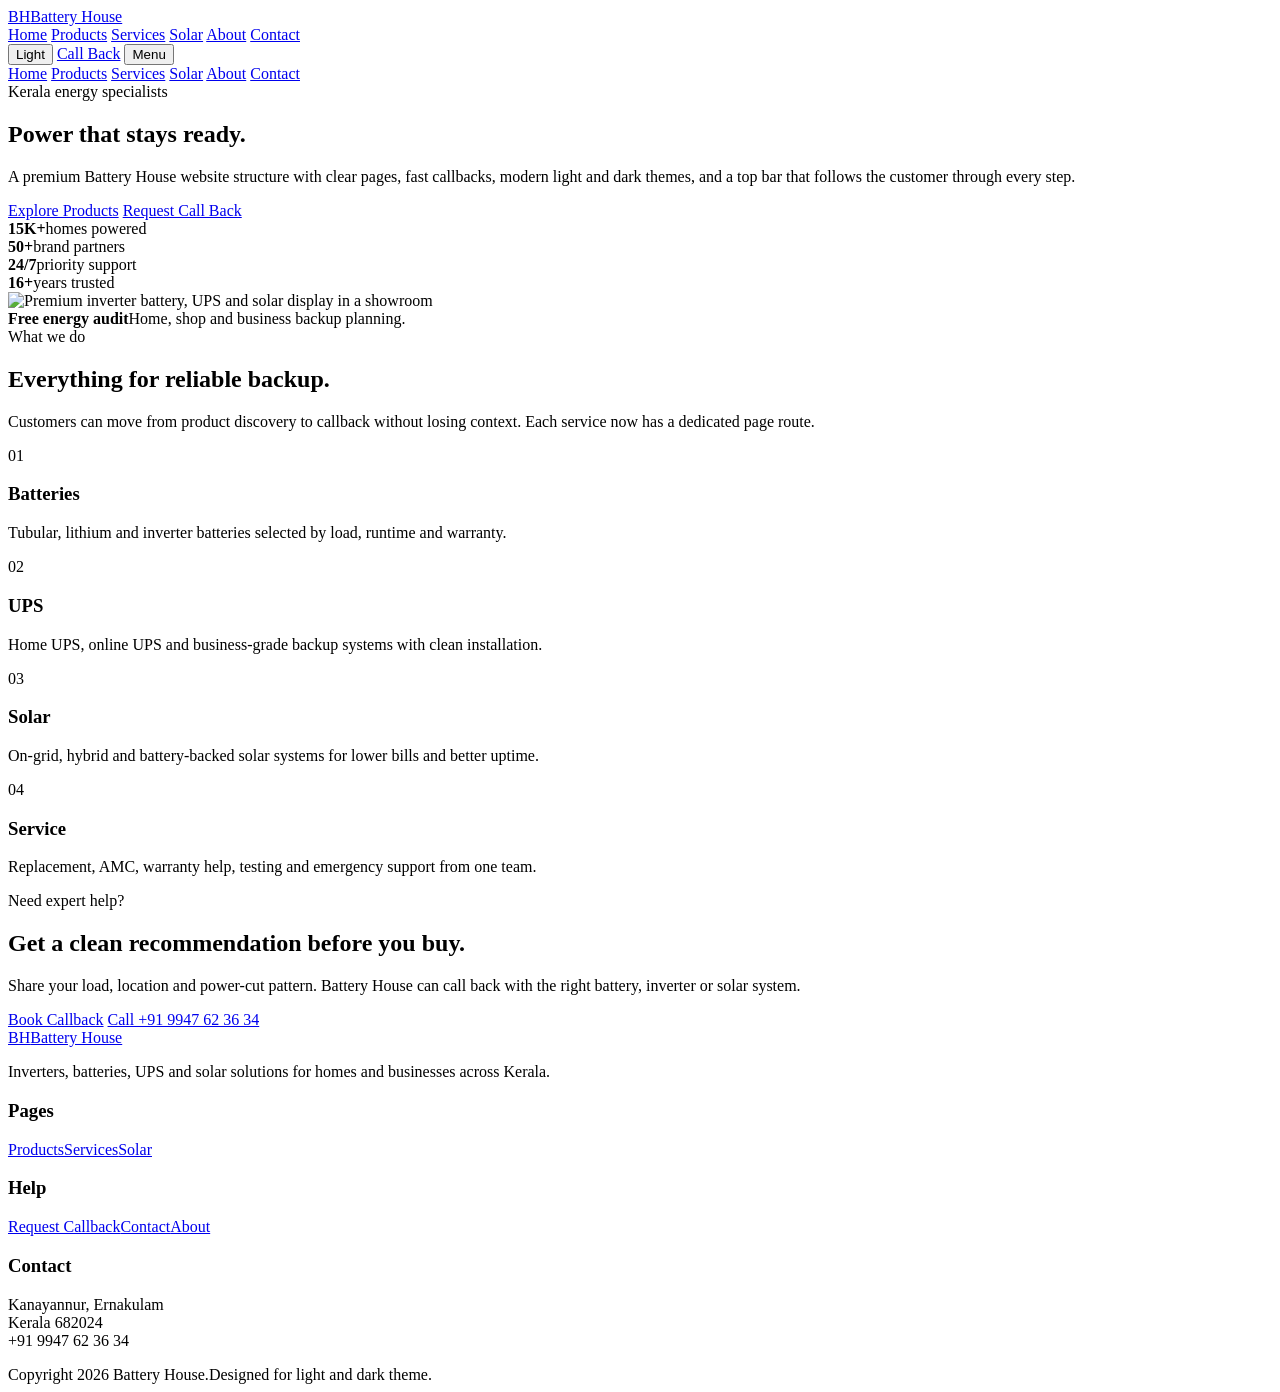
==== commit 6e819784: "Update index.html" ====
--- a/index.html
+++ b/index.html
@@ -1,1700 +1,108 @@
 <!DOCTYPE html>
 <html lang="en">
 <head>
-<meta charset="UTF-8">
-<meta name="viewport" content="width=device-width, initial-scale=1.0">
-<title>Battery House — Power Beyond Limits</title>
-<meta name="description" content="Battery House: Kerala's #1 destination for inverters, batteries, UPS systems, and solar solutions. Premium energy for homes and businesses.">
-<meta property="og:title" content="Battery House — Power Beyond Limits">
-<meta property="og:description" content="Inverters, Batteries, UPS & Solar Solutions for Kerala">
-<link rel="preconnect" href="https://fonts.googleapis.com">
-<link href="https://fonts.googleapis.com/css2?family=Syne:wght@400;600;700;800&family=Inter:wght@300;400;500;600&family=JetBrains+Mono:wght@400;600&display=swap" rel="stylesheet">
-<style>
-/* ========== DESIGN TOKENS ========== */
-:root {
-  --bg:        #030712;
-  --bg2:       #0a0f1e;
-  --surface:   #0f1629;
-  --surface2:  #161e35;
-  --border:    rgba(255,255,255,0.07);
-  --electric:  #00e5ff;
-  --electric2: #0066ff;
-  --volt:      #ffe600;
-  --green:     #00ff88;
-  --text:      #f0f4ff;
-  --muted:     #7888aa;
-  --font-display: 'Syne', sans-serif;
-  --font-body:    'Inter', sans-serif;
-  --font-mono:    'JetBrains Mono', monospace;
-  --r: 12px;
-  --r2: 20px;
-  --transition: 0.4s cubic-bezier(.23,1,.32,1);
-}
-
-/* ========== RESET & BASE ========== */
-*,*::before,*::after{box-sizing:border-box;margin:0;padding:0}
-html{scroll-behavior:smooth;font-size:16px}
-body{
-  background:var(--bg);
-  color:var(--text);
-  font-family:var(--font-body);
-  overflow-x:hidden;
-  cursor:none;
-}
-a{text-decoration:none;color:inherit}
-img{max-width:100%;display:block}
-button{cursor:none;border:none;background:none;font-family:inherit}
-ul{list-style:none}
-
-/* ========== CUSTOM CURSOR ========== */
-#cursor{
-  position:fixed;width:12px;height:12px;
-  background:var(--electric);
-  border-radius:50%;pointer-events:none;z-index:99999;
-  transform:translate(-50%,-50%);
-  transition:width .2s,height .2s,opacity .2s;
-  mix-blend-mode:screen;
-}
-#cursor-ring{
-  position:fixed;width:40px;height:40px;
-  border:1.5px solid var(--electric);
-  border-radius:50%;pointer-events:none;z-index:99998;
-  transform:translate(-50%,-50%);
-  transition:all .12s ease;
-  opacity:.5;
-}
-body:has(a:hover) #cursor{width:20px;height:20px;opacity:.7}
-body:has(button:hover) #cursor{width:20px;height:20px}
-
-/* ========== SCROLLBAR ========== */
-::-webkit-scrollbar{width:4px}
-::-webkit-scrollbar-track{background:var(--bg)}
-::-webkit-scrollbar-thumb{background:var(--electric);border-radius:2px}
-
-/* ========== PAGE LOADER ========== */
-#loader{
-  position:fixed;inset:0;background:var(--bg);z-index:99997;
-  display:flex;flex-direction:column;align-items:center;justify-content:center;
-  transition:opacity .7s ease, visibility .7s ease;
-}
-#loader.gone{opacity:0;visibility:hidden}
-.loader-logo{
-  font-family:var(--font-display);font-size:2rem;font-weight:800;
-  color:var(--text);letter-spacing:-1px;
-  opacity:0;animation:fadeUp .6s .3s forwards;
-}
-.loader-logo span{color:var(--electric)}
-.loader-bar-wrap{
-  margin-top:2rem;width:200px;height:2px;
-  background:var(--surface2);border-radius:1px;overflow:hidden;
-}
-.loader-bar{
-  height:100%;background:linear-gradient(90deg,var(--electric2),var(--electric));
-  width:0;animation:loadBar 2s .5s forwards cubic-bezier(.4,0,.2,1);
-}
-.loader-percent{
-  font-family:var(--font-mono);font-size:.75rem;color:var(--muted);
-  margin-top:.75rem;opacity:0;animation:fadeUp .4s .6s forwards;
-}
-@keyframes loadBar{to{width:100%}}
-@keyframes fadeUp{from{opacity:0;transform:translateY(16px)}to{opacity:1;transform:none}}
-
-/* ========== CANVAS BACKGROUND ========== */
-#bg-canvas{position:fixed;inset:0;z-index:0;pointer-events:none;opacity:.6}
-
-/* ========== LAYOUT ========== */
-.container{max-width:1200px;margin:0 auto;padding:0 24px}
-.section{position:relative;z-index:1;padding:120px 0}
-
-/* ========== NAVIGATION ========== */
-nav{
-  position:fixed;top:0;left:0;right:0;z-index:1000;
-  padding:0 40px;
-  transition:all .4s ease;
-}
-nav.scrolled{
-  background:rgba(3,7,18,.85);
-  backdrop-filter:blur(20px);
-  border-bottom:1px solid var(--border);
-  padding:0 40px;
-}
-.nav-inner{
-  max-width:1300px;margin:0 auto;
-  display:flex;align-items:center;justify-content:space-between;
-  height:72px;
-}
-.nav-logo{
-  display:flex;align-items:center;gap:10px;
-  font-family:var(--font-display);font-size:1.3rem;font-weight:800;
-  letter-spacing:-0.5px;
-}
-.logo-icon{
-  width:36px;height:36px;
-  background:linear-gradient(135deg,var(--electric2),var(--electric));
-  border-radius:8px;display:flex;align-items:center;justify-content:center;
-  font-size:.9rem;
-}
-.logo-icon svg{width:20px;height:20px;fill:white}
-.nav-logo span{color:var(--electric)}
-.nav-links{display:flex;align-items:center;gap:2px}
-.nav-link{
-  padding:8px 14px;font-size:.85rem;font-weight:500;
-  color:var(--muted);border-radius:8px;
-  transition:all .25s;position:relative;
-}
-.nav-link:hover{color:var(--text);background:var(--surface)}
-.nav-link.active{color:var(--text)}
-.nav-dropdown{position:relative}
-.nav-dropdown:hover .dropdown-menu{opacity:1;visibility:visible;transform:translateY(0)}
-.dropdown-menu{
-  position:absolute;top:calc(100% + 8px);left:0;
-  background:var(--surface);border:1px solid var(--border);
-  border-radius:var(--r);padding:8px;min-width:200px;
-  opacity:0;visibility:hidden;transform:translateY(-8px);
-  transition:all .25s;
-}
-.dropdown-item{
-  display:block;padding:8px 14px;font-size:.82rem;color:var(--muted);
-  border-radius:6px;transition:all .2s;
-}
-.dropdown-item:hover{color:var(--text);background:var(--surface2)}
-.nav-cta{
-  padding:8px 20px;
-  background:linear-gradient(135deg,var(--electric2),var(--electric));
-  color:#000;font-size:.83rem;font-weight:700;border-radius:8px;
-  transition:all .25s;
-  box-shadow:0 0 20px rgba(0,229,255,.15);
-}
-.nav-cta:hover{transform:translateY(-1px);box-shadow:0 0 30px rgba(0,229,255,.3)}
-.hamburger{display:none;flex-direction:column;gap:5px;padding:8px;cursor:none}
-.hamburger span{display:block;width:22px;height:2px;background:var(--text);border-radius:1px;transition:.3s}
-.mobile-menu{
-  display:none;position:fixed;inset:0;background:var(--bg);z-index:999;
-  flex-direction:column;align-items:center;justify-content:center;gap:32px;
-}
-.mobile-menu.open{display:flex}
-.mobile-link{font-family:var(--font-display);font-size:2rem;font-weight:700;color:var(--muted);transition:.2s}
-.mobile-link:hover{color:var(--electric)}
-
-/* ========== HERO ========== */
-.hero{
-  min-height:100vh;display:flex;align-items:center;
-  position:relative;overflow:hidden;
-  padding:140px 0 80px;
-}
-.hero-grid{
-  display:grid;grid-template-columns:1fr 1fr;gap:60px;align-items:center;
-}
-.hero-eyebrow{
-  display:inline-flex;align-items:center;gap:8px;
-  font-family:var(--font-mono);font-size:.7rem;color:var(--electric);
-  background:rgba(0,229,255,.08);border:1px solid rgba(0,229,255,.2);
-  padding:6px 14px;border-radius:100px;margin-bottom:24px;
-  opacity:0;animation:fadeUp .6s .8s forwards;
-}
-.hero-eyebrow::before{content:'';width:6px;height:6px;background:var(--electric);border-radius:50%;animation:pulse 2s infinite}
-@keyframes pulse{0%,100%{opacity:1;transform:scale(1)}50%{opacity:.4;transform:scale(.8)}}
-.hero-title{
-  font-family:var(--font-display);font-size:clamp(2.8rem,5.5vw,5.2rem);
-  font-weight:800;line-height:1.05;letter-spacing:-2px;
-  opacity:0;animation:fadeUp .7s .9s forwards;
-}
-.hero-title .line{display:block}
-.hero-title .accent{
-  background:linear-gradient(135deg,var(--electric2),var(--electric),var(--volt));
-  -webkit-background-clip:text;-webkit-text-fill-color:transparent;
-}
-.hero-sub{
-  margin-top:20px;font-size:1.05rem;color:var(--muted);line-height:1.7;max-width:480px;
-  opacity:0;animation:fadeUp .6s 1s forwards;
-}
-.hero-actions{
-  display:flex;align-items:center;gap:16px;margin-top:36px;
-  opacity:0;animation:fadeUp .6s 1.1s forwards;
-}
-.btn-primary{
-  display:inline-flex;align-items:center;gap:8px;
-  padding:14px 28px;
-  background:linear-gradient(135deg,var(--electric2),var(--electric));
-  color:#000;font-weight:700;font-size:.9rem;border-radius:var(--r);
-  transition:all .3s;box-shadow:0 0 30px rgba(0,229,255,.2);
-}
-.btn-primary:hover{transform:translateY(-2px);box-shadow:0 0 50px rgba(0,229,255,.4)}
-.btn-primary svg{width:16px;height:16px}
-.btn-ghost{
-  display:inline-flex;align-items:center;gap:8px;
-  padding:14px 28px;border:1px solid var(--border);
-  color:var(--text);font-size:.9rem;border-radius:var(--r);
-  transition:all .3s;
-}
-.btn-ghost:hover{border-color:var(--electric);color:var(--electric);background:rgba(0,229,255,.05)}
-.hero-stats{
-  display:flex;gap:32px;margin-top:48px;
-  opacity:0;animation:fadeUp .6s 1.2s forwards;
-}
-.hero-stat{}
-.hero-stat-n{
-  font-family:var(--font-display);font-size:2rem;font-weight:800;color:var(--text);
-}
-.hero-stat-n span{color:var(--electric);font-size:1.2rem}
-.hero-stat-l{font-size:.75rem;color:var(--muted);margin-top:2px}
-.hero-visual{
-  position:relative;
-  opacity:0;animation:fadeUp .8s 1s forwards;
-}
-.battery-3d{
-  width:100%;aspect-ratio:1;
-  background:radial-gradient(ellipse at 30% 30%, rgba(0,102,255,.15) 0%, transparent 60%),
-             radial-gradient(ellipse at 70% 70%, rgba(0,229,255,.1) 0%, transparent 60%),
-             var(--surface);
-  border-radius:24px;
-  border:1px solid var(--border);
-  position:relative;overflow:hidden;
-  display:flex;align-items:center;justify-content:center;
-}
-.battery-3d::before{
-  content:'';position:absolute;inset:0;
-  background:conic-gradient(from 0deg at 50% 50%, transparent 0deg, rgba(0,229,255,.05) 60deg, transparent 120deg);
-  animation:rotate 8s linear infinite;
-}
-@keyframes rotate{to{transform:rotate(360deg)}}
-.battery-main{
-  position:relative;z-index:1;
-  width:180px;
-}
-.battery-body{
-  width:180px;height:280px;
-  background:linear-gradient(160deg,var(--surface2),#0d1530);
-  border-radius:20px;border:2px solid rgba(0,229,255,.3);
-  position:relative;overflow:hidden;
-  box-shadow:0 0 60px rgba(0,229,255,.15), inset 0 1px 0 rgba(255,255,255,.1);
-}
-.battery-terminal{
-  width:60px;height:14px;background:rgba(0,229,255,.4);
-  border-radius:4px 4px 0 0;margin:0 auto;
-  border:1px solid rgba(0,229,255,.5);
-}
-.battery-cells{
-  position:absolute;inset:16px;display:flex;flex-direction:column;gap:6px;
-  justify-content:flex-end;
-}
-.cell{
-  height:32px;border-radius:6px;
-  background:linear-gradient(90deg,var(--electric2),var(--electric));
-  opacity:.9;position:relative;overflow:hidden;
-}
-.cell::after{
-  content:'';position:absolute;inset:0;
-  background:linear-gradient(90deg,transparent,rgba(255,255,255,.2),transparent);
-  animation:shimmer 2s infinite;
-}
-@keyframes shimmer{0%{transform:translateX(-100%)}100%{transform:translateX(100%)}}
-.cell:nth-child(4){opacity:.3}
-.cell:nth-child(5){opacity:.15}
-.batt-pct{
-  position:absolute;top:50%;left:50%;transform:translate(-50%,-50%);
-  font-family:var(--font-display);font-size:2.5rem;font-weight:800;
-  color:var(--text);text-shadow:0 0 30px var(--electric);
-}
-.batt-pct span{font-size:1rem;color:var(--electric)}
-.orbit-ring{
-  position:absolute;border-radius:50%;border:1px dashed;
-  animation:orbitSpin linear infinite;
-}
-.orbit-ring:nth-child(1){
-  width:320px;height:320px;border-color:rgba(0,229,255,.15);
-  animation-duration:20s;
-}
-.orbit-ring:nth-child(2){
-  width:440px;height:440px;border-color:rgba(0,102,255,.1);
-  animation-duration:30s;animation-direction:reverse;
-}
-.orbit-ring:nth-child(3){
-  width:560px;height:560px;border-color:rgba(255,230,0,.07);
-  animation-duration:40s;
-}
-@keyframes orbitSpin{to{transform:rotate(360deg)}}
-.orbit-dot{
-  position:absolute;width:6px;height:6px;
-  background:var(--electric);border-radius:50%;top:-3px;left:50%;
-  box-shadow:0 0 10px var(--electric);
-}
-.floating-tag{
-  position:absolute;background:var(--surface);
-  border:1px solid var(--border);border-radius:10px;
-  padding:10px 14px;font-size:.72rem;
-  backdrop-filter:blur(10px);
-  animation:float 3s ease-in-out infinite;
-}
-.floating-tag strong{display:block;color:var(--electric);font-family:var(--font-display);font-size:.9rem}
-.tag-1{top:12%;right:-5%;animation-delay:0s}
-.tag-2{bottom:20%;left:-5%;animation-delay:1s}
-.tag-3{top:50%;right:-8%;animation-delay:2s}
-@keyframes float{0%,100%{transform:translateY(0)}50%{transform:translateY(-10px)}}
-
-/* ========== TICKER ========== */
-.ticker{
-  border-top:1px solid var(--border);
-  border-bottom:1px solid var(--border);
-  background:var(--bg2);
-  padding:14px 0;overflow:hidden;position:relative;z-index:1;
-}
-.ticker-inner{
-  display:flex;gap:48px;white-space:nowrap;
-  animation:ticker 30s linear infinite;
-}
-@keyframes ticker{from{transform:translateX(0)}to{transform:translateX(-50%)}}
-.ticker-item{
-  display:flex;align-items:center;gap:10px;
-  font-size:.78rem;color:var(--muted);font-family:var(--font-mono);
-}
-.ticker-item .dot{width:4px;height:4px;background:var(--electric);border-radius:50%}
-
-/* ========== SECTION HEADERS ========== */
-.section-label{
-  display:inline-flex;align-items:center;gap:6px;
-  font-family:var(--font-mono);font-size:.68rem;color:var(--electric);
-  letter-spacing:2px;text-transform:uppercase;margin-bottom:16px;
-}
-.section-label::before{content:'';width:24px;height:1px;background:var(--electric)}
-.section-title{
-  font-family:var(--font-display);font-size:clamp(2rem,3.5vw,3.2rem);
-  font-weight:800;line-height:1.1;letter-spacing:-1px;
-}
-.section-title .e{
-  background:linear-gradient(135deg,var(--electric2),var(--electric));
-  -webkit-background-clip:text;-webkit-text-fill-color:transparent;
-}
-.section-sub{color:var(--muted);font-size:1rem;line-height:1.7;max-width:520px;margin-top:12px}
-
-/* ========== WHY US ========== */
-.why-grid{
-  display:grid;grid-template-columns:repeat(4,1fr);gap:20px;margin-top:60px;
-}
-.why-card{
-  background:var(--surface);border:1px solid var(--border);
-  border-radius:var(--r2);padding:32px 24px;
-  transition:all .4s;position:relative;overflow:hidden;
-}
-.why-card::before{
-  content:'';position:absolute;inset:0;
-  background:radial-gradient(ellipse at 50% 0%, rgba(0,229,255,.07) 0%, transparent 60%);
-  opacity:0;transition:.4s;
-}
-.why-card:hover::before{opacity:1}
-.why-card:hover{border-color:rgba(0,229,255,.25);transform:translateY(-4px);
-  box-shadow:0 20px 60px rgba(0,0,0,.4)}
-.why-icon{
-  width:48px;height:48px;border-radius:12px;
-  background:linear-gradient(135deg,rgba(0,102,255,.2),rgba(0,229,255,.2));
-  display:flex;align-items:center;justify-content:center;margin-bottom:20px;
-  font-size:1.4rem;
-}
-.why-title{font-family:var(--font-display);font-size:1.05rem;font-weight:700;margin-bottom:8px}
-.why-desc{font-size:.83rem;color:var(--muted);line-height:1.6}
-
-/* ========== PRODUCTS ========== */
-.products-section{background:var(--bg2)}
-.products-tabs{
-  display:flex;gap:4px;background:var(--surface);
-  border-radius:12px;padding:4px;margin:40px 0;
-  width:fit-content;
-}
-.tab-btn{
-  padding:10px 20px;border-radius:9px;font-size:.83rem;font-weight:600;
-  color:var(--muted);transition:all .25s;
-}
-.tab-btn.active{background:var(--surface2);color:var(--text)}
-.tab-btn:hover:not(.active){color:var(--text)}
-.products-grid{
-  display:grid;grid-template-columns:repeat(3,1fr);gap:24px;
-}
-.product-card{
-  background:var(--surface);border:1px solid var(--border);
-  border-radius:var(--r2);overflow:hidden;
-  transition:all .4s;position:relative;
-}
-.product-card:hover{border-color:rgba(0,229,255,.25);transform:translateY(-6px);
-  box-shadow:0 30px 80px rgba(0,0,0,.5)}
-.product-img{
-  aspect-ratio:4/3;overflow:hidden;position:relative;
-  background:radial-gradient(ellipse at 50% 50%, rgba(0,102,255,.1) 0%, var(--bg) 70%);
-  display:flex;align-items:center;justify-content:center;
-}
-.product-img-inner{
-  width:60%;aspect-ratio:1;
-  display:flex;align-items:center;justify-content:center;font-size:5rem;
-  filter:drop-shadow(0 0 30px rgba(0,229,255,.3));
-  transition:transform .4s;
-}
-.product-card:hover .product-img-inner{transform:scale(1.08) translateY(-4px)}
-.product-badge{
-  position:absolute;top:12px;left:12px;
-  background:rgba(0,229,255,.15);border:1px solid rgba(0,229,255,.3);
-  padding:4px 10px;border-radius:100px;font-size:.68rem;color:var(--electric);
-  font-family:var(--font-mono);
-}
-.product-info{padding:24px}
-.product-name{font-family:var(--font-display);font-size:1.1rem;font-weight:700;margin-bottom:8px}
-.product-desc{font-size:.82rem;color:var(--muted);line-height:1.6;margin-bottom:16px}
-.product-specs{display:flex;gap:10px;flex-wrap:wrap;margin-bottom:20px}
-.spec-pill{
-  padding:4px 10px;background:var(--surface2);border-radius:6px;
-  font-size:.72rem;color:var(--muted);font-family:var(--font-mono);
-}
-.product-footer{display:flex;align-items:center;justify-content:space-between}
-.product-price{font-family:var(--font-display);font-size:1.2rem;font-weight:700;color:var(--electric)}
-.product-cta{
-  padding:8px 18px;
-  background:linear-gradient(135deg,var(--electric2),var(--electric));
-  color:#000;font-size:.78rem;font-weight:700;border-radius:8px;
-  transition:all .25s;
-}
-.product-cta:hover{transform:scale(1.05);box-shadow:0 0 20px rgba(0,229,255,.3)}
-
-/* ========== SOLAR STRIP ========== */
-.solar-section{
-  background:linear-gradient(135deg, var(--surface) 0%, var(--bg2) 100%);
-  position:relative;overflow:hidden;
-}
-.solar-section::before{
-  content:'';position:absolute;top:-200px;right:-200px;
-  width:600px;height:600px;
-  background:radial-gradient(circle, rgba(255,230,0,.06) 0%, transparent 70%);
-  pointer-events:none;
-}
-.solar-inner{
-  display:grid;grid-template-columns:1fr 1fr;gap:80px;align-items:center;
-}
-.solar-visual{position:relative}
-.solar-panel-grid{
-  display:grid;grid-template-columns:repeat(3,1fr);gap:8px;
-}
-.solar-cell{
-  aspect-ratio:1;background:linear-gradient(135deg,#0a1a3a,#1a3060);
-  border-radius:8px;border:1px solid rgba(255,230,0,.15);
-  position:relative;overflow:hidden;
-  animation:solarPulse 3s ease-in-out infinite;
-}
-.solar-cell:nth-child(odd){animation-delay:.5s}
-.solar-cell::after{
-  content:'';position:absolute;inset:0;
-  background:linear-gradient(135deg,rgba(255,230,0,.05),transparent);
-}
-@keyframes solarPulse{0%,100%{box-shadow:none}50%{box-shadow:0 0 15px rgba(255,230,0,.15)}}
-.energy-flow{
-  display:flex;flex-direction:column;gap:20px;margin-top:48px;
-}
-.flow-item{
-  display:flex;align-items:center;gap:16px;
-  background:var(--surface);border:1px solid var(--border);
-  border-radius:var(--r);padding:16px 20px;
-  transition:all .3s;
-}
-.flow-item:hover{border-color:var(--volt);transform:translateX(4px)}
-.flow-icon{
-  width:40px;height:40px;flex-shrink:0;
-  background:linear-gradient(135deg,rgba(255,230,0,.15),rgba(255,230,0,.05));
-  border-radius:10px;display:flex;align-items:center;justify-content:center;font-size:1.1rem;
-}
-.flow-text{}
-.flow-title{font-weight:600;font-size:.9rem;margin-bottom:2px}
-.flow-desc{font-size:.78rem;color:var(--muted)}
-
-/* ========== BRANDS ========== */
-.brands-section{padding:60px 0;border-top:1px solid var(--border);border-bottom:1px solid var(--border)}
-.brands-label{text-align:center;font-size:.75rem;color:var(--muted);font-family:var(--font-mono);letter-spacing:3px;margin-bottom:32px}
-.brands-track{overflow:hidden}
-.brands-inner{
-  display:flex;gap:48px;align-items:center;
-  animation:ticker 25s linear infinite;
-  white-space:nowrap;
-}
-.brand-chip{
-  flex-shrink:0;
-  background:var(--surface);border:1px solid var(--border);
-  padding:12px 24px;border-radius:10px;
-  font-family:var(--font-display);font-size:.82rem;font-weight:700;color:var(--muted);
-  transition:all .3s;
-  white-space:nowrap;
-}
-.brand-chip:hover{color:var(--text);border-color:var(--electric)}
-
-/* ========== TESTIMONIALS ========== */
-.testimonials-grid{
-  display:grid;grid-template-columns:repeat(3,1fr);gap:24px;margin-top:60px;
-}
-.testi-card{
-  background:var(--surface);border:1px solid var(--border);
-  border-radius:var(--r2);padding:28px;
-  transition:all .4s;
-}
-.testi-card:hover{border-color:rgba(0,229,255,.2);box-shadow:0 20px 60px rgba(0,0,0,.3)}
-.testi-stars{display:flex;gap:4px;margin-bottom:16px}
-.star{color:var(--volt);font-size:.9rem}
-.testi-text{font-size:.88rem;color:var(--muted);line-height:1.7;margin-bottom:20px}
-.testi-author{display:flex;align-items:center;gap:12px}
-.author-avatar{
-  width:38px;height:38px;border-radius:50%;
-  background:linear-gradient(135deg,var(--electric2),var(--electric));
-  display:flex;align-items:center;justify-content:center;
-  font-family:var(--font-display);font-weight:700;font-size:.85rem;color:#000;
-}
-.author-name{font-weight:600;font-size:.85rem}
-.author-loc{font-size:.75rem;color:var(--muted)}
-
-/* ========== PROCESS ========== */
-.process-section{background:var(--bg2)}
-.process-steps{
-  display:grid;grid-template-columns:repeat(4,1fr);
-  gap:0;margin-top:60px;position:relative;
-}
-.process-steps::before{
-  content:'';position:absolute;top:28px;left:calc(12.5% + 20px);
-  right:calc(12.5% + 20px);height:1px;
-  background:linear-gradient(90deg,transparent,var(--border),var(--electric),var(--border),transparent);
-}
-.process-step{text-align:center;padding:0 20px}
-.step-num{
-  width:56px;height:56px;border-radius:50%;
-  background:var(--surface);border:2px solid var(--border);
-  display:flex;align-items:center;justify-content:center;margin:0 auto 20px;
-  font-family:var(--font-display);font-size:1.1rem;font-weight:800;
-  color:var(--electric);position:relative;z-index:1;
-  transition:all .3s;
-}
-.process-step:hover .step-num{
-  border-color:var(--electric);
-  box-shadow:0 0 30px rgba(0,229,255,.3);
-  background:rgba(0,229,255,.1);
-}
-.step-title{font-family:var(--font-display);font-size:1rem;font-weight:700;margin-bottom:8px}
-.step-desc{font-size:.8rem;color:var(--muted);line-height:1.6}
-
-/* ========== CTA BAND ========== */
-.cta-band{
-  position:relative;overflow:hidden;
-  background:linear-gradient(135deg,#010b1a 0%,#030f2a 50%,#010b1a 100%);
-  border-top:1px solid var(--border);border-bottom:1px solid var(--border);
-}
-.cta-band::before{
-  content:'';position:absolute;inset:0;
-  background:radial-gradient(ellipse at 50% 50%, rgba(0,102,255,.15) 0%, transparent 70%);
-}
-.cta-inner{
-  text-align:center;position:relative;z-index:1;padding:100px 24px;
-}
-.cta-title{
-  font-family:var(--font-display);font-size:clamp(2.2rem,4vw,3.8rem);
-  font-weight:800;letter-spacing:-1.5px;line-height:1.1;margin-bottom:20px;
-}
-.cta-sub{font-size:1rem;color:var(--muted);max-width:480px;margin:0 auto 36px;line-height:1.7}
-.cta-actions{display:flex;gap:16px;justify-content:center;flex-wrap:wrap}
-
-/* ========== CONTACT ========== */
-.contact-grid{
-  display:grid;grid-template-columns:1fr 1.2fr;gap:60px;margin-top:60px;
-}
-.contact-info{display:flex;flex-direction:column;gap:24px}
-.contact-card{
-  background:var(--surface);border:1px solid var(--border);
-  border-radius:var(--r);padding:20px;
-  display:flex;align-items:flex-start;gap:14px;
-  transition:all .3s;
-}
-.contact-card:hover{border-color:rgba(0,229,255,.25);transform:translateX(4px)}
-.contact-icon{
-  width:40px;height:40px;flex-shrink:0;border-radius:10px;
-  background:linear-gradient(135deg,rgba(0,102,255,.2),rgba(0,229,255,.2));
-  display:flex;align-items:center;justify-content:center;font-size:1rem;
-}
-.contact-label{font-size:.72rem;color:var(--muted);margin-bottom:4px;font-family:var(--font-mono);letter-spacing:1px}
-.contact-value{font-size:.9rem;font-weight:500}
-.contact-form{
-  background:var(--surface);border:1px solid var(--border);
-  border-radius:var(--r2);padding:36px;
-}
-.form-row{display:grid;grid-template-columns:1fr 1fr;gap:16px;margin-bottom:16px}
-.form-group{display:flex;flex-direction:column;gap:6px;margin-bottom:16px}
-.form-label{font-size:.75rem;color:var(--muted);font-weight:500;letter-spacing:.5px}
-.form-input,.form-select,.form-textarea{
-  background:var(--bg);border:1px solid var(--border);
-  color:var(--text);padding:12px 16px;border-radius:var(--r);
-  font-family:var(--font-body);font-size:.87rem;
-  transition:all .25s;outline:none;
-}
-.form-input:focus,.form-select:focus,.form-textarea:focus{
-  border-color:var(--electric);
-  box-shadow:0 0 0 3px rgba(0,229,255,.1);
-}
-.form-textarea{resize:vertical;min-height:100px}
-.form-select{-webkit-appearance:none}
-.form-submit{
-  width:100%;padding:14px;
-  background:linear-gradient(135deg,var(--electric2),var(--electric));
-  color:#000;font-weight:700;border-radius:var(--r);font-size:.9rem;
-  transition:all .3s;cursor:none;
-}
-.form-submit:hover{transform:translateY(-2px);box-shadow:0 0 30px rgba(0,229,255,.3)}
-
-/* ========== MAP ========== */
-.map-section{padding:0}
-.map-wrap{
-  height:300px;background:var(--surface);
-  border-top:1px solid var(--border);
-  position:relative;overflow:hidden;
-}
-.map-placeholder{
-  position:absolute;inset:0;display:flex;align-items:center;justify-content:center;
-  flex-direction:column;gap:12px;
-  background:radial-gradient(ellipse at 50% 50%, rgba(0,102,255,.1) 0%, var(--surface) 70%);
-}
-.map-pin{font-size:3rem;animation:bounce 1.5s ease-in-out infinite}
-@keyframes bounce{0%,100%{transform:translateY(0)}50%{transform:translateY(-12px)}}
-
-/* ========== FOOTER ========== */
-footer{
-  background:var(--bg);border-top:1px solid var(--border);
-  padding:70px 0 30px;
-}
-.footer-grid{
-  display:grid;grid-template-columns:2fr 1fr 1fr 1fr;gap:48px;margin-bottom:60px;
-}
-.footer-brand .nav-logo{margin-bottom:16px;font-size:1.4rem}
-.footer-desc{font-size:.83rem;color:var(--muted);line-height:1.7;max-width:280px;margin-bottom:24px}
-.social-row{display:flex;gap:10px}
-.social-btn{
-  width:36px;height:36px;border-radius:9px;
-  background:var(--surface);border:1px solid var(--border);
-  display:flex;align-items:center;justify-content:center;font-size:.9rem;
-  transition:all .25s;
-}
-.social-btn:hover{border-color:var(--electric);background:rgba(0,229,255,.1);color:var(--electric)}
-.footer-col-title{
-  font-family:var(--font-display);font-size:.85rem;font-weight:700;
-  margin-bottom:20px;color:var(--text);
-}
-.footer-links{display:flex;flex-direction:column;gap:10px}
-.footer-link{font-size:.82rem;color:var(--muted);transition:color .2s}
-.footer-link:hover{color:var(--electric)}
-.footer-bottom{
-  display:flex;align-items:center;justify-content:space-between;
-  padding-top:30px;border-top:1px solid var(--border);
-  font-size:.75rem;color:var(--muted);
-}
-.footer-tags{display:flex;gap:12px}
-.footer-tag{
-  padding:4px 10px;background:var(--surface);border-radius:6px;font-size:.68rem;
-  color:var(--muted);font-family:var(--font-mono);
-}
-
-/* ========== BACK TO TOP ========== */
-#back-top{
-  position:fixed;bottom:32px;right:32px;
-  width:44px;height:44px;border-radius:12px;
-  background:linear-gradient(135deg,var(--electric2),var(--electric));
-  display:flex;align-items:center;justify-content:center;
-  z-index:100;opacity:0;transform:translateY(16px);
-  transition:all .3s;cursor:none;color:#000;font-size:1.1rem;
-  box-shadow:0 0 30px rgba(0,229,255,.3);
-}
-#back-top.visible{opacity:1;transform:none}
-#back-top:hover{transform:translateY(-3px);box-shadow:0 0 50px rgba(0,229,255,.5)}
-
-/* ========== REVEAL ANIMATIONS ========== */
-.reveal{opacity:0;transform:translateY(30px);transition:opacity .7s ease,transform .7s ease}
-.reveal.in{opacity:1;transform:none}
-.reveal-left{opacity:0;transform:translateX(-30px);transition:opacity .7s ease,transform .7s ease}
-.reveal-left.in{opacity:1;transform:none}
-.reveal-right{opacity:0;transform:translateX(30px);transition:opacity .7s ease,transform .7s ease}
-.reveal-right.in{opacity:1;transform:none}
-
-/* ========== NOTIFICATION TOAST ========== */
-.toast{
-  position:fixed;bottom:90px;right:32px;
-  background:var(--surface);border:1px solid rgba(0,229,255,.3);
-  border-radius:12px;padding:14px 20px;
-  display:flex;align-items:center;gap:12px;
-  font-size:.83rem;z-index:999;
-  transform:translateX(120%);transition:transform .4s;
-  box-shadow:0 20px 60px rgba(0,0,0,.4);
-  max-width:280px;
-}
-.toast.show{transform:none}
-.toast-icon{color:var(--green);font-size:1.1rem}
-
-/* ========== FLOATING WHATSAPP ========== */
-.whatsapp-btn{
-  position:fixed;bottom:90px;left:32px;
-  width:52px;height:52px;border-radius:50%;
-  background:#25d366;display:flex;align-items:center;justify-content:center;
-  font-size:1.4rem;z-index:100;cursor:none;
-  box-shadow:0 8px 30px rgba(37,211,102,.3);
-  transition:all .3s;animation:wpPulse 2s ease-in-out infinite;
-}
-.whatsapp-btn:hover{transform:scale(1.1);box-shadow:0 12px 40px rgba(37,211,102,.5)}
-@keyframes wpPulse{
-  0%,100%{box-shadow:0 8px 30px rgba(37,211,102,.3)}
-  50%{box-shadow:0 8px 40px rgba(37,211,102,.5), 0 0 0 8px rgba(37,211,102,.08)}
-}
-
-/* ========== HERO SCROLL INDICATOR ========== */
-.scroll-ind{
-  position:absolute;bottom:32px;left:50%;transform:translateX(-50%);
-  display:flex;flex-direction:column;align-items:center;gap:6px;
-  opacity:0;animation:fadeUp .5s 2s forwards;
-}
-.scroll-mouse{
-  width:22px;height:36px;border:2px solid rgba(255,255,255,.2);
-  border-radius:11px;display:flex;justify-content:center;padding-top:6px;
-}
-.scroll-dot{
-  width:4px;height:8px;background:var(--electric);border-radius:2px;
-  animation:scrollBounce 1.5s ease-in-out infinite;
-}
-@keyframes scrollBounce{0%,100%{transform:translateY(0)}50%{transform:translateY(8px)}}
-.scroll-label{font-size:.65rem;color:var(--muted);font-family:var(--font-mono);letter-spacing:2px}
-
-/* ========== COUNTER ANIMATION ========== */
-.count-up{transition:all .1s}
-
-/* ========== ENERGY BAR WIDGET ========== */
-.energy-widget{
-  position:absolute;bottom:20px;right:20px;
-  background:rgba(10,15,30,.8);backdrop-filter:blur(20px);
-  border:1px solid var(--border);border-radius:14px;padding:16px 18px;
-  width:160px;
-}
-.ew-title{font-size:.65rem;color:var(--muted);font-family:var(--font-mono);margin-bottom:10px;letter-spacing:1px}
-.ew-bars{display:flex;flex-direction:column;gap:6px}
-.ew-bar-row{display:flex;align-items:center;gap:8px}
-.ew-bar-label{font-size:.6rem;color:var(--muted);width:24px;flex-shrink:0}
-.ew-bar-track{flex:1;height:4px;background:rgba(255,255,255,.08);border-radius:2px;overflow:hidden}
-.ew-bar-fill{height:100%;border-radius:2px;animation:barLoad 2s .5s both}
-@keyframes barLoad{from{width:0%}to{width:var(--w)}}
-.ew-pct{font-size:.6rem;color:var(--muted);width:28px;text-align:right;flex-shrink:0;font-family:var(--font-mono)}
-
-/* ========== RESPONSIVE ========== */
-@media(max-width:1024px){
-  .why-grid{grid-template-columns:repeat(2,1fr)}
-  .products-grid{grid-template-columns:repeat(2,1fr)}
-  .testimonials-grid{grid-template-columns:1fr 1fr}
-  .footer-grid{grid-template-columns:1fr 1fr}
-  .process-steps{grid-template-columns:repeat(2,1fr);gap:32px}
-  .process-steps::before{display:none}
-  .hero-grid{grid-template-columns:1fr;gap:40px}
-  .hero-visual{max-width:400px;margin:0 auto}
-  .solar-inner{grid-template-columns:1fr}
-  .contact-grid{grid-template-columns:1fr}
-}
-@media(max-width:768px){
-  .why-grid{grid-template-columns:1fr}
-  .products-grid{grid-template-columns:1fr}
-  .testimonials-grid{grid-template-columns:1fr}
-  .footer-grid{grid-template-columns:1fr}
-  nav{padding:0 20px}
-  nav.scrolled{padding:0 20px}
-  .nav-links{display:none}
-  .hamburger{display:flex}
-  .section{padding:80px 0}
-  .hero-stats{flex-wrap:wrap;gap:20px}
-  .form-row{grid-template-columns:1fr}
-  .footer-bottom{flex-direction:column;gap:12px;text-align:center}
-  .process-steps{grid-template-columns:1fr}
-  #cursor,#cursor-ring{display:none}
-  body{cursor:auto}
-  button,a{cursor:pointer}
-}
-</style>
+  <meta charset="UTF-8">
+  <meta name="viewport" content="width=device-width, initial-scale=1.0">
+  <title>Battery House | Power Beyond Limits</title>
+  <meta name="description" content="Battery House supplies inverter batteries, UPS systems, solar solutions and dependable power service in Kerala.">
+  <link rel="preconnect" href="https://fonts.googleapis.com">
+  <link rel="preconnect" href="https://fonts.gstatic.com" crossorigin>
+  <link href="https://fonts.googleapis.com/css2?family=Inter:wght@400;600;700;800;900&family=Syne:wght@600;700;800&display=swap" rel="stylesheet">
+  <link rel="stylesheet" href="styles.css">
 </head>
 <body>
+  <header class="site-header">
+    <div class="topbar">
+      <a class="brand" href="index.html"><span class="brand-mark">BH</span>Battery House</a>
+      <nav class="desktop-nav" aria-label="Primary navigation">
+        <a class="nav-link active" href="index.html">Home</a>
+        <a class="nav-link" href="products.html">Products</a>
+        <a class="nav-link" href="services.html">Services</a>
+        <a class="nav-link" href="solar.html">Solar</a>
+        <a class="nav-link" href="about.html">About</a>
+        <a class="nav-link" href="contact.html">Contact</a>
+      </nav>
+      <div class="nav-actions">
+        <button class="theme-toggle" type="button" data-theme-toggle>Light</button>
+        <a class="btn primary callback" href="contact.html#callback-form">Call Back</a>
+        <button class="menu-toggle" type="button" data-menu-toggle aria-expanded="false">Menu</button>
+      </div>
+    </div>
+    <nav class="mobile-nav" aria-label="Mobile navigation">
+      <a class="nav-link active" href="index.html">Home</a>
+      <a class="nav-link" href="products.html">Products</a>
+      <a class="nav-link" href="services.html">Services</a>
+      <a class="nav-link" href="solar.html">Solar</a>
+      <a class="nav-link" href="about.html">About</a>
+      <a class="nav-link" href="contact.html">Contact</a>
+    </nav>
+  </header>
 
-<!-- CURSOR -->
-<div id="cursor"></div>
-<div id="cursor-ring"></div>
-
-<!-- LOADER -->
-<div id="loader">
-  <div class="loader-logo">Battery<span>House</span></div>
-  <div class="loader-bar-wrap"><div class="loader-bar"></div></div>
-  <div class="loader-percent" id="loader-pct">0%</div>
-</div>
-
-<!-- CANVAS BACKGROUND -->
-<canvas id="bg-canvas"></canvas>
-
-<!-- BACK TO TOP -->
-<button id="back-top" onclick="window.scrollTo({top:0,behavior:'smooth'})" aria-label="Back to top">↑</button>
-
-<!-- WHATSAPP -->
-<a href="https://wa.me/919947623634" class="whatsapp-btn" target="_blank" aria-label="WhatsApp">💬</a>
-
-<!-- TOAST -->
-<div class="toast" id="toast">
-  <span class="toast-icon">✓</span>
-  <span id="toast-msg">Message sent successfully!</span>
-</div>
-
-<!-- MOBILE MENU -->
-<div class="mobile-menu" id="mobile-menu">
-  <a class="mobile-link" href="#home" onclick="closeMobile()">Home</a>
-  <a class="mobile-link" href="#products" onclick="closeMobile()">Products</a>
-  <a class="mobile-link" href="#solar" onclick="closeMobile()">Solar</a>
-  <a class="mobile-link" href="#about" onclick="closeMobile()">About</a>
-  <a class="mobile-link" href="#contact" onclick="closeMobile()">Contact</a>
-</div>
-
-<!-- NAV -->
-<nav id="nav">
-  <div class="nav-inner">
-    <a class="nav-logo" href="#home">
-      <div class="logo-icon">
-        <svg viewBox="0 0 24 24"><path d="M7 2v11h3v9l7-12h-4l4-8z"/></svg>
-      </div>
-      Battery<span>House</span>
-    </a>
-    <div class="nav-links">
-      <a class="nav-link" href="#home">Home</a>
-      <div class="nav-dropdown">
-        <a class="nav-link" href="#products">Products ▾</a>
-        <div class="dropdown-menu">
-          <a class="dropdown-item" href="#products">🔋 Inverter Batteries</a>
-          <a class="dropdown-item" href="#products">⚡ UPS / Inverters</a>
-          <a class="dropdown-item" href="#products">☀️ Solar Batteries</a>
-          <a class="dropdown-item" href="#products">🔌 Accessories</a>
+  <main>
+    <section class="hero">
+      <div class="wrap hero-grid">
+        <div>
+          <span class="eyebrow">Kerala energy specialists</span>
+          <h1>Power that stays <span class="accent">ready</span>.</h1>
+          <p class="lead">A premium Battery House website structure with clear pages, fast callbacks, modern light and dark themes, and a top bar that follows the customer through every step.</p>
+          <div class="hero-actions">
+            <a class="btn primary" href="products.html">Explore Products</a>
+            <a class="btn" href="contact.html#callback-form">Request Call Back</a>
+          </div>
+          <div class="stats">
+            <div class="stat"><strong>15K+</strong><span>homes powered</span></div>
+            <div class="stat"><strong>50+</strong><span>brand partners</span></div>
+            <div class="stat"><strong>24/7</strong><span>priority support</span></div>
+            <div class="stat"><strong>16+</strong><span>years trusted</span></div>
+          </div>
+        </div>
+        <div class="hero-card">
+          <img src="assets/battery-house-hero.png" alt="Premium inverter battery, UPS and solar display in a showroom">
+          <div class="hero-badge"><strong>Free energy audit</strong><span>Home, shop and business backup planning.</span></div>
         </div>
       </div>
-      <a class="nav-link" href="#solar">Solar Solutions</a>
-      <a class="nav-link" href="#about">About Us</a>
-      <a class="nav-link" href="#contact">Contact</a>
-    </div>
-    <a class="nav-cta" href="#contact">Get a Free Quote →</a>
-    <button class="hamburger" id="hamburger" onclick="toggleMobile()" aria-label="Menu">
-      <span></span><span></span><span></span>
-    </button>
-  </div>
-</nav>
+    </section>
 
-<!-- ========== HERO ========== -->
-<section class="hero" id="home">
-  <div class="container">
-    <div class="hero-grid">
-      <div class="hero-content">
-        <div class="hero-eyebrow">
-          <span></span> Kerala's #1 Power Solutions Provider
+    <section class="section soft">
+      <div class="wrap">
+        <div class="section-head">
+          <div>
+            <span class="eyebrow">What we do</span>
+            <h2>Everything for reliable backup.</h2>
+          </div>
+          <p>Customers can move from product discovery to callback without losing context. Each service now has a dedicated page route.</p>
         </div>
-        <h1 class="hero-title">
-          <span class="line">Power That</span>
-          <span class="line accent">Never Stops.</span>
-          <span class="line">Lives That</span>
-          <span class="line">Never Pause.</span>
-        </h1>
-        <p class="hero-sub">Premium batteries, inverters, UPS systems & solar solutions engineered for Kerala's climate. Trusted by 15,000+ homes and businesses since 2008.</p>
-        <div class="hero-actions">
-          <a class="btn-primary" href="#products">
-            <svg viewBox="0 0 24 24" fill="currentColor"><path d="M13 10V3L4 14h7v7l9-11h-7z"/></svg>
-            Explore Products
-          </a>
-          <a class="btn-ghost" href="#contact">Book a Consultation</a>
-        </div>
-        <div class="hero-stats">
-          <div class="hero-stat">
-            <div class="hero-stat-n"><span class="count-up" data-target="15000">0</span><span>+</span></div>
-            <div class="hero-stat-l">Happy Customers</div>
-          </div>
-          <div class="hero-stat">
-            <div class="hero-stat-n"><span class="count-up" data-target="17">0</span><span>yrs</span></div>
-            <div class="hero-stat-l">In Business</div>
-          </div>
-          <div class="hero-stat">
-            <div class="hero-stat-n"><span class="count-up" data-target="50">0</span><span>+</span></div>
-            <div class="hero-stat-l">Premium Brands</div>
-          </div>
-          <div class="hero-stat">
-            <div class="hero-stat-n"><span class="count-up" data-target="24">0</span><span>h</span></div>
-            <div class="hero-stat-l">Support Available</div>
-          </div>
+        <div class="grid-4">
+          <article class="card"><div class="icon">01</div><h3>Batteries</h3><p>Tubular, lithium and inverter batteries selected by load, runtime and warranty.</p></article>
+          <article class="card"><div class="icon">02</div><h3>UPS</h3><p>Home UPS, online UPS and business-grade backup systems with clean installation.</p></article>
+          <article class="card"><div class="icon">03</div><h3>Solar</h3><p>On-grid, hybrid and battery-backed solar systems for lower bills and better uptime.</p></article>
+          <article class="card"><div class="icon">04</div><h3>Service</h3><p>Replacement, AMC, warranty help, testing and emergency support from one team.</p></article>
         </div>
       </div>
+    </section>
 
-      <div class="hero-visual">
-        <div class="battery-3d">
-          <div class="orbit-ring"><div class="orbit-dot"></div></div>
-          <div class="orbit-ring"></div>
-          <div class="orbit-ring"></div>
-
-          <div class="battery-main">
-            <div class="battery-terminal"></div>
-            <div class="battery-body">
-              <div class="battery-cells">
-                <div class="cell"></div>
-                <div class="cell"></div>
-                <div class="cell"></div>
-                <div class="cell"></div>
-                <div class="cell"></div>
-              </div>
-              <div class="batt-pct">75<span>%</span></div>
-            </div>
-          </div>
-
-          <div class="floating-tag tag-1">
-            <strong>12V 200Ah</strong>Tubular Series
-          </div>
-          <div class="floating-tag tag-2">
-            <strong>5yr Warranty</strong>Industry Best
-          </div>
-          <div class="floating-tag tag-3">
-            <strong>ISO 9001</strong>Certified
-          </div>
-
-          <div class="energy-widget">
-            <div class="ew-title">LIVE EFFICIENCY</div>
-            <div class="ew-bars">
-              <div class="ew-bar-row">
-                <div class="ew-bar-label">Cap</div>
-                <div class="ew-bar-track"><div class="ew-bar-fill" style="--w:92%;background:linear-gradient(90deg,var(--electric2),var(--electric))"></div></div>
-                <div class="ew-pct">92%</div>
-              </div>
-              <div class="ew-bar-row">
-                <div class="ew-bar-label">Eff</div>
-                <div class="ew-bar-track"><div class="ew-bar-fill" style="--w:98%;background:linear-gradient(90deg,#00c853,var(--green))"></div></div>
-                <div class="ew-pct">98%</div>
-              </div>
-              <div class="ew-bar-row">
-                <div class="ew-bar-label">Life</div>
-                <div class="ew-bar-track"><div class="ew-bar-fill" style="--w:80%;background:linear-gradient(90deg,#ff8f00,var(--volt))"></div></div>
-                <div class="ew-pct">80%</div>
-              </div>
-            </div>
-          </div>
+    <section class="section">
+      <div class="wrap banner">
+        <span class="eyebrow">Need expert help?</span>
+        <h2>Get a clean recommendation before you buy.</h2>
+        <p class="lead">Share your load, location and power-cut pattern. Battery House can call back with the right battery, inverter or solar system.</p>
+        <div class="hero-actions">
+          <a class="btn primary" href="contact.html#callback-form">Book Callback</a>
+          <a class="btn" href="tel:+919947623634">Call +91 9947 62 36 34</a>
         </div>
       </div>
+    </section>
+  </main>
+
+  <footer class="site-footer">
+    <div class="wrap footer-grid">
+      <div><a class="brand" href="index.html"><span class="brand-mark">BH</span>Battery House</a><p>Inverters, batteries, UPS and solar solutions for homes and businesses across Kerala.</p></div>
+      <div><h3>Pages</h3><div class="footer-links"><a class="footer-link" href="products.html">Products</a><a class="footer-link" href="services.html">Services</a><a class="footer-link" href="solar.html">Solar</a></div></div>
+      <div><h3>Help</h3><div class="footer-links"><a class="footer-link" href="contact.html#callback-form">Request Callback</a><a class="footer-link" href="contact.html">Contact</a><a class="footer-link" href="about.html">About</a></div></div>
+      <div><h3>Contact</h3><p>Kanayannur, Ernakulam<br>Kerala 682024<br>+91 9947 62 36 34</p></div>
     </div>
-  </div>
-
-  <div class="scroll-ind">
-    <div class="scroll-mouse"><div class="scroll-dot"></div></div>
-    <div class="scroll-label">SCROLL</div>
-  </div>
-</section>
-
-<!-- TICKER -->
-<div class="ticker">
-  <div class="ticker-inner" id="ticker">
-    <span class="ticker-item"><span class="dot"></span>FREE installation in Ernakulam, Thrissur & Kochi</span>
-    <span class="ticker-item"><span class="dot"></span>5-year warranty on all tubular batteries</span>
-    <span class="ticker-item"><span class="dot"></span>Same-day delivery available</span>
-    <span class="ticker-item"><span class="dot"></span>EMI options starting ₹999/month</span>
-    <span class="ticker-item"><span class="dot"></span>Authorized dealer for Exide, Amaron & more</span>
-    <span class="ticker-item"><span class="dot"></span>Solar subsidy assistance — Govt. approved</span>
-    <span class="ticker-item"><span class="dot"></span>24/7 Emergency battery replacement service</span>
-    <span class="ticker-item"><span class="dot"></span>FREE installation in Ernakulam, Thrissur & Kochi</span>
-    <span class="ticker-item"><span class="dot"></span>5-year warranty on all tubular batteries</span>
-    <span class="ticker-item"><span class="dot"></span>Same-day delivery available</span>
-    <span class="ticker-item"><span class="dot"></span>EMI options starting ₹999/month</span>
-    <span class="ticker-item"><span class="dot"></span>Authorized dealer for Exide, Amaron & more</span>
-    <span class="ticker-item"><span class="dot"></span>Solar subsidy assistance — Govt. approved</span>
-    <span class="ticker-item"><span class="dot"></span>24/7 Emergency battery replacement service</span>
-  </div>
-</div>
-
-<!-- ========== WHY BATTERY HOUSE ========== -->
-<section class="section" id="about">
-  <div class="container">
-    <div class="reveal">
-      <div class="section-label">Why Choose Us</div>
-      <h2 class="section-title">Built Different.<br>Powered <span class="e">Right.</span></h2>
-      <p class="section-sub">We don't just sell batteries. We deliver confidence — the kind that lets you sleep through any power cut.</p>
-    </div>
-    <div class="why-grid">
-      <div class="why-card reveal" style="transition-delay:.1s">
-        <div class="why-icon">🔋</div>
-        <div class="why-title">Premium Stock Only</div>
-        <div class="why-desc">Every product on our shelves passes a 47-point quality check. No grey market, no compromises — only genuine brands with full manufacturer warranty.</div>
-      </div>
-      <div class="why-card reveal" style="transition-delay:.2s">
-        <div class="why-icon">⚡</div>
-        <div class="why-title">Expert Installation</div>
-        <div class="why-desc">Our certified technicians handle wiring, setup, and commissioning — with clean cable management and a safety audit included free of charge.</div>
-      </div>
-      <div class="why-card reveal" style="transition-delay:.3s">
-        <div class="why-icon">🛡️</div>
-        <div class="why-title">Warranty Assurance</div>
-        <div class="why-desc">Industry-leading 5-year warranty on batteries and 3-year on inverters. Hassle-free claims handled directly by Battery House — no runaround.</div>
-      </div>
-      <div class="why-card reveal" style="transition-delay:.4s">
-        <div class="why-icon">🌞</div>
-        <div class="why-title">Solar Ready</div>
-        <div class="why-desc">Our battery systems are solar-compatible from day one. Future-proof your home with a system that grows with your energy needs and savings goals.</div>
-      </div>
-    </div>
-  </div>
-</section>
-
-<!-- ========== PRODUCTS ========== -->
-<section class="section products-section" id="products">
-  <div class="container">
-    <div class="reveal">
-      <div class="section-label">Our Range</div>
-      <h2 class="section-title">Every Power Need,<br><span class="e">One Destination.</span></h2>
-      <p class="section-sub">From home UPS to commercial solar — we stock over 500 SKUs across all major power categories.</p>
-    </div>
-    <div class="products-tabs">
-      <button class="tab-btn active" onclick="filterProducts('all')">All Products</button>
-      <button class="tab-btn" onclick="filterProducts('battery')">Batteries</button>
-      <button class="tab-btn" onclick="filterProducts('ups')">UPS / Inverters</button>
-      <button class="tab-btn" onclick="filterProducts('solar')">Solar</button>
-    </div>
-    <div class="products-grid" id="products-grid">
-
-      <div class="product-card reveal" data-cat="battery" style="transition-delay:.1s">
-        <div class="product-img">
-          <div class="product-badge">BEST SELLER</div>
-          <div class="product-img-inner">🔋</div>
-        </div>
-        <div class="product-info">
-          <div class="product-name">Tall Tubular Battery 200Ah</div>
-          <div class="product-desc">C10 rated, designed for Kerala's frequent power cuts. Extended water topping intervals — up to 18 months.</div>
-          <div class="product-specs">
-            <span class="spec-pill">12V</span>
-            <span class="spec-pill">200Ah</span>
-            <span class="spec-pill">5yr Warranty</span>
-          </div>
-          <div class="product-footer">
-            <div class="product-price">₹12,500</div>
-            <a class="product-cta" href="#contact">Enquire →</a>
-          </div>
-        </div>
-      </div>
-
-      <div class="product-card reveal" data-cat="ups" style="transition-delay:.2s">
-        <div class="product-img">
-          <div class="product-badge">NEW 2025</div>
-          <div class="product-img-inner">⚡</div>
-        </div>
-        <div class="product-info">
-          <div class="product-name">Pure Sine Wave Inverter 1500VA</div>
-          <div class="product-desc">Ultra-fast switchover in &lt;10ms. Supports fans, ACs, refrigerators, and sensitive electronics with zero noise.</div>
-          <div class="product-specs">
-            <span class="spec-pill">1500VA</span>
-            <span class="spec-pill">24V</span>
-            <span class="spec-pill">98% Eff.</span>
-          </div>
-          <div class="product-footer">
-            <div class="product-price">₹7,200</div>
-            <a class="product-cta" href="#contact">Enquire →</a>
-          </div>
-        </div>
-      </div>
-
-      <div class="product-card reveal" data-cat="solar" style="transition-delay:.3s">
-        <div class="product-img">
-          <div class="product-badge">GOVT. SUBSIDY</div>
-          <div class="product-img-inner">☀️</div>
-        </div>
-        <div class="product-info">
-          <div class="product-name">Solar Panel 540W Mono PERC</div>
-          <div class="product-desc">Tier-1 panels with anti-reflective coating. Ideal for Kerala's monsoon climate — tested to 150kmph wind loads.</div>
-          <div class="product-specs">
-            <span class="spec-pill">540W</span>
-            <span class="spec-pill">Monocrystalline</span>
-            <span class="spec-pill">25yr</span>
-          </div>
-          <div class="product-footer">
-            <div class="product-price">₹14,000</div>
-            <a class="product-cta" href="#contact">Enquire →</a>
-          </div>
-        </div>
-      </div>
-
-      <div class="product-card reveal" data-cat="ups" style="transition-delay:.15s">
-        <div class="product-img">
-          <div class="product-badge">POPULAR</div>
-          <div class="product-img-inner">🏭</div>
-        </div>
-        <div class="product-info">
-          <div class="product-name">3-Phase Online UPS 10KVA</div>
-          <div class="product-desc">Ideal for offices, clinics and commercial setups. Zero transfer time with input power factor correction built in.</div>
-          <div class="product-specs">
-            <span class="spec-pill">10KVA</span>
-            <span class="spec-pill">3-Phase</span>
-            <span class="spec-pill">Online</span>
-          </div>
-          <div class="product-footer">
-            <div class="product-price">₹58,000</div>
-            <a class="product-cta" href="#contact">Enquire →</a>
-          </div>
-        </div>
-      </div>
-
-      <div class="product-card reveal" data-cat="battery" style="transition-delay:.25s">
-        <div class="product-img">
-          <div class="product-badge">ECO CHOICE</div>
-          <div class="product-img-inner">🌱</div>
-        </div>
-        <div class="product-info">
-          <div class="product-name">Lithium LiFePO4 100Ah</div>
-          <div class="product-desc">2000+ cycle life, half the weight of lead-acid. Perfect for solar storage and EV charging systems.</div>
-          <div class="product-specs">
-            <span class="spec-pill">48V</span>
-            <span class="spec-pill">100Ah</span>
-            <span class="spec-pill">LiFePO4</span>
-          </div>
-          <div class="product-footer">
-            <div class="product-price">₹38,000</div>
-            <a class="product-cta" href="#contact">Enquire →</a>
-          </div>
-        </div>
-      </div>
-
-      <div class="product-card reveal" data-cat="solar" style="transition-delay:.35s">
-        <div class="product-img">
-          <div class="product-badge">SMART</div>
-          <div class="product-img-inner">📡</div>
-        </div>
-        <div class="product-info">
-          <div class="product-name">Hybrid Solar Inverter 5KW</div>
-          <div class="product-desc">MPPT + grid-tie + battery backup in one. App-controlled with real-time energy monitoring via WiFi.</div>
-          <div class="product-specs">
-            <span class="spec-pill">5KW</span>
-            <span class="spec-pill">Hybrid</span>
-            <span class="spec-pill">WiFi</span>
-          </div>
-          <div class="product-footer">
-            <div class="product-price">₹42,000</div>
-            <a class="product-cta" href="#contact">Enquire →</a>
-          </div>
-        </div>
-      </div>
-    </div>
-  </div>
-</section>
-
-<!-- ========== SOLAR SOLUTIONS ========== -->
-<section class="section solar-section" id="solar">
-  <div class="container">
-    <div class="solar-inner">
-      <div class="reveal-left">
-        <div class="section-label">Solar Solutions</div>
-        <h2 class="section-title">Harvest the<br><span class="e">Kerala Sun.</span></h2>
-        <p class="section-sub">From rooftop panels to complete off-grid systems — we design, install and maintain solar setups that pay for themselves within 4 years.</p>
-
-        <div class="energy-flow">
-          <div class="flow-item">
-            <div class="flow-icon">🏡</div>
-            <div class="flow-text">
-              <div class="flow-title">Residential Rooftop Solar</div>
-              <div class="flow-desc">1kW to 10kW systems with government subsidy assistance for Kerala homes.</div>
-            </div>
-          </div>
-          <div class="flow-item">
-            <div class="flow-icon">🏢</div>
-            <div class="flow-text">
-              <div class="flow-title">Commercial & Industrial</div>
-              <div class="flow-desc">10kW to 1MW turnkey installations with ROI analysis and ongoing monitoring.</div>
-            </div>
-          </div>
-          <div class="flow-item">
-            <div class="flow-icon">🔆</div>
-            <div class="flow-text">
-              <div class="flow-title">Off-Grid & Hybrid Systems</div>
-              <div class="flow-desc">Complete energy independence with battery storage for zero grid dependency.</div>
-            </div>
-          </div>
-          <div class="flow-item">
-            <div class="flow-icon">🛠️</div>
-            <div class="flow-text">
-              <div class="flow-title">AMC & Maintenance</div>
-              <div class="flow-desc">Annual maintenance contracts with panel cleaning, inverter checks and performance reports.</div>
-            </div>
-          </div>
-        </div>
-
-        <div style="margin-top:32px">
-          <a class="btn-primary" href="#contact">Get Solar Quote Free →</a>
-        </div>
-      </div>
-
-      <div class="reveal-right">
-        <div class="solar-panel-grid" style="max-width:380px">
-          <div class="solar-cell"></div><div class="solar-cell"></div><div class="solar-cell"></div>
-          <div class="solar-cell"></div><div class="solar-cell"></div><div class="solar-cell"></div>
-          <div class="solar-cell"></div><div class="solar-cell"></div><div class="solar-cell"></div>
-          <div class="solar-cell"></div><div class="solar-cell"></div><div class="solar-cell"></div>
-        </div>
-        <div style="margin-top:24px;display:grid;grid-template-columns:1fr 1fr;gap:16px">
-          <div style="background:var(--surface);border:1px solid var(--border);border-radius:var(--r);padding:20px;text-align:center">
-            <div style="font-family:var(--font-display);font-size:2rem;font-weight:800;color:var(--volt)">40%</div>
-            <div style="font-size:.75rem;color:var(--muted);margin-top:4px">Avg Bill Reduction</div>
-          </div>
-          <div style="background:var(--surface);border:1px solid var(--border);border-radius:var(--r);padding:20px;text-align:center">
-            <div style="font-family:var(--font-display);font-size:2rem;font-weight:800;color:var(--green)">4yr</div>
-            <div style="font-size:.75rem;color:var(--muted);margin-top:4px">Typical Payback</div>
-          </div>
-          <div style="background:var(--surface);border:1px solid var(--border);border-radius:var(--r);padding:20px;text-align:center">
-            <div style="font-family:var(--font-display);font-size:2rem;font-weight:800;color:var(--electric)">25yr</div>
-            <div style="font-size:.75rem;color:var(--muted);margin-top:4px">Panel Warranty</div>
-          </div>
-          <div style="background:var(--surface);border:1px solid var(--border);border-radius:var(--r);padding:20px;text-align:center">
-            <div style="font-family:var(--font-display);font-size:2rem;font-weight:800;color:var(--electric2)">0₹</div>
-            <div style="font-size:.75rem;color:var(--muted);margin-top:4px">Consultation Cost</div>
-          </div>
-        </div>
-      </div>
-    </div>
-  </div>
-</section>
-
-<!-- ========== BRANDS ========== -->
-<div class="brands-section">
-  <div class="container">
-    <div class="brands-label">AUTHORIZED DEALER — 50+ PREMIUM BRANDS</div>
-  </div>
-  <div class="brands-track">
-    <div class="brands-inner">
-      <div class="brand-chip">⚡ Exide</div>
-      <div class="brand-chip">🔋 Amaron</div>
-      <div class="brand-chip">☀️ Waaree</div>
-      <div class="brand-chip">🌞 Vikram Solar</div>
-      <div class="brand-chip">⚡ Luminous</div>
-      <div class="brand-chip">🔌 V-Guard</div>
-      <div class="brand-chip">🏭 Schneider</div>
-      <div class="brand-chip">📡 Growatt</div>
-      <div class="brand-chip">🔋 Livguard</div>
-      <div class="brand-chip">⚡ Microtek</div>
-      <div class="brand-chip">🌱 Deye</div>
-      <div class="brand-chip">🔆 Sofar Solar</div>
-      <div class="brand-chip">🏠 Havells</div>
-      <div class="brand-chip">⚡ Polycab</div>
-      <div class="brand-chip">☀️ Enphase</div>
-      <!-- duplicate for seamless loop -->
-      <div class="brand-chip">⚡ Exide</div>
-      <div class="brand-chip">🔋 Amaron</div>
-      <div class="brand-chip">☀️ Waaree</div>
-      <div class="brand-chip">🌞 Vikram Solar</div>
-      <div class="brand-chip">⚡ Luminous</div>
-      <div class="brand-chip">🔌 V-Guard</div>
-      <div class="brand-chip">🏭 Schneider</div>
-      <div class="brand-chip">📡 Growatt</div>
-      <div class="brand-chip">🔋 Livguard</div>
-      <div class="brand-chip">⚡ Microtek</div>
-      <div class="brand-chip">🌱 Deye</div>
-      <div class="brand-chip">🔆 Sofar Solar</div>
-      <div class="brand-chip">🏠 Havells</div>
-      <div class="brand-chip">⚡ Polycab</div>
-      <div class="brand-chip">☀️ Enphase</div>
-    </div>
-  </div>
-</div>
-
-<!-- ========== PROCESS ========== -->
-<section class="section process-section">
-  <div class="container">
-    <div class="reveal" style="text-align:center">
-      <div class="section-label">How It Works</div>
-      <h2 class="section-title">From Query to<br><span class="e">Powered Up</span> — 4 Steps.</h2>
-    </div>
-    <div class="process-steps">
-      <div class="process-step reveal" style="transition-delay:.1s">
-        <div class="step-num">01</div>
-        <div class="step-title">Free Consultation</div>
-        <div class="step-desc">Call or WhatsApp us. Our energy expert assesses your load, usage pattern and budget in 15 minutes.</div>
-      </div>
-      <div class="process-step reveal" style="transition-delay:.2s">
-        <div class="step-num">02</div>
-        <div class="step-title">Custom Proposal</div>
-        <div class="step-desc">We recommend the exact system — brand, capacity, and configuration — with a transparent price breakdown.</div>
-      </div>
-      <div class="process-step reveal" style="transition-delay:.3s">
-        <div class="step-num">03</div>
-        <div class="step-title">Installation Day</div>
-        <div class="step-desc">Our certified team arrives on time, installs cleanly, tests the system and hands you a commissioning report.</div>
-      </div>
-      <div class="process-step reveal" style="transition-delay:.4s">
-        <div class="step-num">04</div>
-        <div class="step-title">Lifetime Support</div>
-        <div class="step-desc">One call and we're back. Free annual check-up, priority warranty claims, and 24/7 emergency helpline.</div>
-      </div>
-    </div>
-  </div>
-</section>
-
-<!-- ========== TESTIMONIALS ========== -->
-<section class="section" style="background:var(--bg2)">
-  <div class="container">
-    <div class="reveal">
-      <div class="section-label">Customer Stories</div>
-      <h2 class="section-title">15,000 Homes.<br>15,000 <span class="e">Reasons</span> to Trust Us.</h2>
-    </div>
-    <div class="testimonials-grid">
-      <div class="testi-card reveal" style="transition-delay:.1s">
-        <div class="testi-stars">⭐⭐⭐⭐⭐</div>
-        <div class="testi-text">"We had power cuts every evening during the monsoon. Battery House set up a 150Ah tubular system that's been running flawlessly for 3 years. Zero maintenance calls."</div>
-        <div class="testi-author">
-          <div class="author-avatar">AK</div>
-          <div>
-            <div class="author-name">Arun Kumar</div>
-            <div class="author-loc">📍 Thrissur, Kerala</div>
-          </div>
-        </div>
-      </div>
-      <div class="testi-card reveal" style="transition-delay:.2s">
-        <div class="testi-stars">⭐⭐⭐⭐⭐</div>
-        <div class="testi-text">"Got a 5kW solar system from Battery House. The installation was done in a single day and my electricity bill dropped from ₹3,200 to ₹420 the very next month. Unbelievable!"</div>
-        <div class="testi-author">
-          <div class="author-avatar">PM</div>
-          <div>
-            <div class="author-name">Priya Menon</div>
-            <div class="author-loc">📍 Ernakulam, Kerala</div>
-          </div>
-        </div>
-      </div>
-      <div class="testi-card reveal" style="transition-delay:.3s">
-        <div class="testi-stars">⭐⭐⭐⭐⭐</div>
-        <div class="testi-text">"Our clinic needed an uninterruptible power supply for medical equipment. Battery House provided a 10KVA online UPS and the after-service has been exceptional every single time."</div>
-        <div class="testi-author">
-          <div class="author-avatar">DR</div>
-          <div>
-            <div class="author-name">Dr. Rahul Nair</div>
-            <div class="author-loc">📍 Kochi, Kerala</div>
-          </div>
-        </div>
-      </div>
-    </div>
-  </div>
-</section>
-
-<!-- ========== CTA BAND ========== -->
-<div class="cta-band">
-  <div class="cta-inner reveal">
-    <h2 class="cta-title">Ready to Power Up?<br><span style="color:var(--electric)">Let's Talk.</span></h2>
-    <p class="cta-sub">Get a free energy audit, custom system recommendation, and no-obligation quote — all in one call.</p>
-    <div class="cta-actions">
-      <a class="btn-primary" href="tel:+919947623634">📞 Call Now: +91 9947 62 36 34</a>
-      <a class="btn-ghost" href="#contact">Send Enquiry →</a>
-    </div>
-  </div>
-</div>
-
-<!-- ========== CONTACT ========== -->
-<section class="section" id="contact">
-  <div class="container">
-    <div class="reveal">
-      <div class="section-label">Contact Us</div>
-      <h2 class="section-title">We're Here<br><span class="e">When You Need</span> Us.</h2>
-      <p class="section-sub">Walk in, call, or drop a message. Our energy specialists respond within 2 hours.</p>
-    </div>
-    <div class="contact-grid">
-      <div class="contact-info reveal-left">
-        <div class="contact-card">
-          <div class="contact-icon">📍</div>
-          <div>
-            <div class="contact-label">VISIT US</div>
-            <div class="contact-value">Battery House, Main Road<br>Kanayannur, Ernakulam<br>Kerala — 682 024</div>
-          </div>
-        </div>
-        <div class="contact-card">
-          <div class="contact-icon">📞</div>
-          <div>
-            <div class="contact-label">CALL / WHATSAPP</div>
-            <div class="contact-value">+91 9947 62 36 34<br>+91 9947 00 0000</div>
-          </div>
-        </div>
-        <div class="contact-card">
-          <div class="contact-icon">✉️</div>
-          <div>
-            <div class="contact-label">EMAIL US</div>
-            <div class="contact-value">hello@batteryhouse.in<br>service@batteryhouse.in</div>
-          </div>
-        </div>
-        <div class="contact-card">
-          <div class="contact-icon">🕐</div>
-          <div>
-            <div class="contact-label">STORE HOURS</div>
-            <div class="contact-value">Mon–Sat: 9:00 AM – 7:00 PM<br>Sunday: 10:00 AM – 4:00 PM</div>
-          </div>
-        </div>
-      </div>
-      <div class="contact-form reveal-right">
-        <h3 style="font-family:var(--font-display);font-size:1.3rem;margin-bottom:24px;font-weight:700">Get a Free Quote</h3>
-        <div class="form-row">
-          <div class="form-group">
-            <label class="form-label">Your Name</label>
-            <input class="form-input" type="text" placeholder="Arun Kumar" id="f-name">
-          </div>
-          <div class="form-group">
-            <label class="form-label">Phone Number</label>
-            <input class="form-input" type="tel" placeholder="+91 9999 000 000" id="f-phone">
-          </div>
-        </div>
-        <div class="form-group">
-          <label class="form-label">Email Address</label>
-          <input class="form-input" type="email" placeholder="arun@example.com" id="f-email">
-        </div>
-        <div class="form-group">
-          <label class="form-label">I'm Looking For</label>
-          <select class="form-select form-input" id="f-type">
-            <option value="">Select product / service</option>
-            <option>Inverter Battery</option>
-            <option>UPS / Inverter</option>
-            <option>Solar Panels</option>
-            <option>Solar System (Complete)</option>
-            <option>Lithium Battery</option>
-            <option>Commercial UPS</option>
-            <option>Battery Service / AMC</option>
-            <option>Something Else</option>
-          </select>
-        </div>
-        <div class="form-group">
-          <label class="form-label">Your Message</label>
-          <textarea class="form-textarea" placeholder="Tell us about your power needs, location, load requirement..." id="f-msg"></textarea>
-        </div>
-        <button class="form-submit" onclick="submitForm()">Send Enquiry — We Respond in 2 hrs →</button>
-        <div style="margin-top:12px;font-size:.72rem;color:var(--muted);text-align:center">🔒 Your details are safe with us. No spam, ever.</div>
-      </div>
-    </div>
-  </div>
-</section>
-
-<!-- MAP -->
-<div class="map-section">
-  <div class="map-wrap">
-    <div class="map-placeholder">
-      <div class="map-pin">📍</div>
-      <div style="font-family:var(--font-display);font-size:1.1rem;font-weight:700">Battery House — Kanayannur, Ernakulam</div>
-      <div style="font-size:.8rem;color:var(--muted)">Kerala, India — 682 024</div>
-      <a href="https://maps.google.com" target="_blank" class="btn-primary" style="margin-top:16px;font-size:.8rem">Open in Google Maps →</a>
-    </div>
-  </div>
-</div>
-
-<!-- ========== FOOTER ========== -->
-<footer>
-  <div class="container">
-    <div class="footer-grid">
-      <div class="footer-brand">
-        <div class="nav-logo" style="display:inline-flex">
-          <div class="logo-icon">
-            <svg viewBox="0 0 24 24" fill="white"><path d="M7 2v11h3v9l7-12h-4l4-8z"/></svg>
-          </div>
-          Battery<span>House</span>
-        </div>
-        <p class="footer-desc">Kerala's most trusted destination for batteries, inverters, UPS systems, and solar energy since 2008. Power with confidence.</p>
-        <div class="social-row">
-          <a class="social-btn" href="#" aria-label="Facebook">f</a>
-          <a class="social-btn" href="#" aria-label="Instagram">in</a>
-          <a class="social-btn" href="#" aria-label="YouTube">▶</a>
-          <a class="social-btn" href="#" aria-label="WhatsApp">💬</a>
-        </div>
-      </div>
-      <div>
-        <div class="footer-col-title">Products</div>
-        <div class="footer-links">
-          <a class="footer-link" href="#products">Inverter Batteries</a>
-          <a class="footer-link" href="#products">Tubular Batteries</a>
-          <a class="footer-link" href="#products">Lithium Batteries</a>
-          <a class="footer-link" href="#products">UPS / Inverters</a>
-          <a class="footer-link" href="#products">Solar Panels</a>
-          <a class="footer-link" href="#products">Solar Inverters</a>
-          <a class="footer-link" href="#products">Accessories</a>
-        </div>
-      </div>
-      <div>
-        <div class="footer-col-title">Services</div>
-        <div class="footer-links">
-          <a class="footer-link" href="#contact">Free Consultation</a>
-          <a class="footer-link" href="#contact">Installation</a>
-          <a class="footer-link" href="#contact">Solar Subsidy Help</a>
-          <a class="footer-link" href="#contact">Battery Replacement</a>
-          <a class="footer-link" href="#contact">Annual Maintenance</a>
-          <a class="footer-link" href="#contact">EMI Options</a>
-          <a class="footer-link" href="#contact">Corporate Orders</a>
-        </div>
-      </div>
-      <div>
-        <div class="footer-col-title">Company</div>
-        <div class="footer-links">
-          <a class="footer-link" href="#about">About Battery House</a>
-          <a class="footer-link" href="#about">Why Choose Us</a>
-          <a class="footer-link" href="#contact">Careers</a>
-          <a class="footer-link" href="#contact">Dealer Enquiry</a>
-          <a class="footer-link" href="#contact">Press & Media</a>
-          <a class="footer-link" href="#">Privacy Policy</a>
-          <a class="footer-link" href="#">Terms of Use</a>
-        </div>
-      </div>
-    </div>
-    <div class="footer-bottom">
-      <div>© 2025 Battery House. All rights reserved. Made with ⚡ in Kerala.</div>
-      <div class="footer-tags">
-        <div class="footer-tag">ISO 9001:2015</div>
-        <div class="footer-tag">MNRE Approved</div>
-        <div class="footer-tag">BIS Certified</div>
-      </div>
-    </div>
-  </div>
-</footer>
-
-<script>
-// ===================== CURSOR =====================
-const cur = document.getElementById('cursor');
-const ring = document.getElementById('cursor-ring');
-let mx=0,my=0,rx=0,ry=0;
-document.addEventListener('mousemove',e=>{mx=e.clientX;my=e.clientY;cur.style.left=mx+'px';cur.style.top=my+'px'});
-function animRing(){rx+=(mx-rx)*.12;ry+=(my-ry)*.12;ring.style.left=rx+'px';ring.style.top=ry+'px';requestAnimationFrame(animRing)}
-animRing();
-
-// ===================== LOADER =====================
-const pctEl=document.getElementById('loader-pct');
-const loader=document.getElementById('loader');
-let pct=0;
-const ti=setInterval(()=>{
-  pct=Math.min(pct+Math.floor(Math.random()*12)+3,100);
-  pctEl.textContent=pct+'%';
-  if(pct>=100){clearInterval(ti);setTimeout(()=>loader.classList.add('gone'),300)}
-},80);
-
-// ===================== NAV SCROLL =====================
-const nav=document.getElementById('nav');
-const backTop=document.getElementById('back-top');
-window.addEventListener('scroll',()=>{
-  nav.classList.toggle('scrolled',window.scrollY>50);
-  backTop.classList.toggle('visible',window.scrollY>400);
-});
-
-// ===================== MOBILE MENU =====================
-const mm=document.getElementById('mobile-menu');
-function toggleMobile(){mm.classList.toggle('open')}
-function closeMobile(){mm.classList.remove('open')}
-
-// ===================== CANVAS PARTICLES =====================
-const canvas=document.getElementById('bg-canvas');
-const ctx=canvas.getContext('2d');
-let W=canvas.width=window.innerWidth,H=canvas.height=window.innerHeight;
-window.addEventListener('resize',()=>{W=canvas.width=window.innerWidth;H=canvas.height=window.innerHeight;initParticles()});
-
-class Particle{
-  constructor(){this.reset()}
-  reset(){
-    this.x=Math.random()*W;this.y=Math.random()*H;
-    this.r=Math.random()*1.5+0.3;
-    this.vx=(Math.random()-.5)*.4;this.vy=(Math.random()-.5)*.4;
-    this.a=Math.random()*.4+.1;
-    this.color=Math.random()>.7?'rgba(0,229,255,':'rgba(0,102,255,';
-  }
-  draw(){
-    ctx.beginPath();ctx.arc(this.x,this.y,this.r,0,Math.PI*2);
-    ctx.fillStyle=this.color+this.a+')';ctx.fill();
-  }
-  update(){
-    this.x+=this.vx;this.y+=this.vy;
-    if(this.x<0||this.x>W||this.y<0||this.y>H)this.reset();
-  }
-}
-
-let particles=[];
-function initParticles(){
-  particles=Array.from({length:120},()=>new Particle());
-}
-initParticles();
-
-// Connection lines
-function drawLines(){
-  for(let i=0;i<particles.length;i++){
-    for(let j=i+1;j<particles.length;j++){
-      const d=Math.hypot(particles[i].x-particles[j].x,particles[i].y-particles[j].y);
-      if(d<120){
-        ctx.beginPath();
-        ctx.moveTo(particles[i].x,particles[i].y);
-        ctx.lineTo(particles[j].x,particles[j].y);
-        ctx.strokeStyle=`rgba(0,229,255,${(1-d/120)*.08})`;
-        ctx.lineWidth=.5;ctx.stroke();
-      }
-    }
-  }
-}
-
-function animCanvas(){
-  ctx.clearRect(0,0,W,H);
-  particles.forEach(p=>{p.update();p.draw()});
-  drawLines();
-  requestAnimationFrame(animCanvas);
-}
-animCanvas();
-
-// ===================== SCROLL REVEAL =====================
-const revealEls=document.querySelectorAll('.reveal,.reveal-left,.reveal-right');
-const io=new IntersectionObserver(entries=>{
-  entries.forEach(e=>{if(e.isIntersecting)e.target.classList.add('in')});
-},{threshold:.12});
-revealEls.forEach(el=>io.observe(el));
-
-// ===================== COUNT UP =====================
-const counters=document.querySelectorAll('.count-up');
-const cio=new IntersectionObserver(entries=>{
-  entries.forEach(e=>{
-    if(e.isIntersecting&&!e.target.counted){
-      e.target.counted=true;
-      const target=+e.target.dataset.target;
-      const dur=2000;const step=target/dur*16;
-      let n=0;
-      const t=setInterval(()=>{
-        n=Math.min(n+step,target);
-        e.target.textContent=Math.floor(n).toLocaleString('en-IN');
-        if(n>=target)clearInterval(t);
-      },16);
-    }
-  });
-},{threshold:.5});
-counters.forEach(c=>cio.observe(c));
-
-// ===================== PRODUCT FILTER =====================
-function filterProducts(cat){
-  document.querySelectorAll('.tab-btn').forEach(b=>b.classList.remove('active'));
-  event.target.classList.add('active');
-  document.querySelectorAll('.product-card').forEach(card=>{
-    if(cat==='all'||card.dataset.cat===cat){
-      card.style.display='';
-      setTimeout(()=>card.style.opacity='1',10);
-    } else {
-      card.style.opacity='0';
-      setTimeout(()=>card.style.display='none',300);
-    }
-  });
-}
-
-// ===================== CONTACT FORM =====================
-function submitForm(){
-  const n=document.getElementById('f-name').value.trim();
-  const p=document.getElementById('f-phone').value.trim();
-  if(!n||!p){showToast('Please fill in your name and phone number.','⚠️');return}
-  showToast('Thanks '+n+'! We\'ll call you within 2 hours. 🎉','✅');
-  ['f-name','f-phone','f-email','f-type','f-msg'].forEach(id=>{document.getElementById(id).value=''});
-}
-function showToast(msg,icon){
-  const t=document.getElementById('toast');
-  document.getElementById('toast-msg').textContent=msg;
-  t.querySelector('.toast-icon').textContent=icon||'✓';
-  t.classList.add('show');
-  setTimeout(()=>t.classList.remove('show'),4500);
-}
-
-// ===================== SMOOTH ANCHOR =====================
-document.querySelectorAll('a[href^="#"]').forEach(a=>{
-  a.addEventListener('click',e=>{
-    const target=document.querySelector(a.getAttribute('href'));
-    if(target){e.preventDefault();target.scrollIntoView({behavior:'smooth',block:'start'})}
-  });
-});
-
-// ===================== BATTERY ANIMATION =====================
-let pctV=75;let dir=1;
-setInterval(()=>{
-  pctV+=dir*(Math.random()*0.3);
-  if(pctV>=80)dir=-1;if(pctV<=65)dir=1;
-  const el=document.querySelector('.batt-pct');
-  if(el)el.innerHTML=Math.round(pctV)+'<span>%</span>';
-},200);
-</script>
+    <div class="wrap footer-bottom"><span>Copyright 2026 Battery House.</span><span>Designed for light and dark theme.</span></div>
+  </footer>
+  <script src="script.js"></script>
 </body>
 </html>
